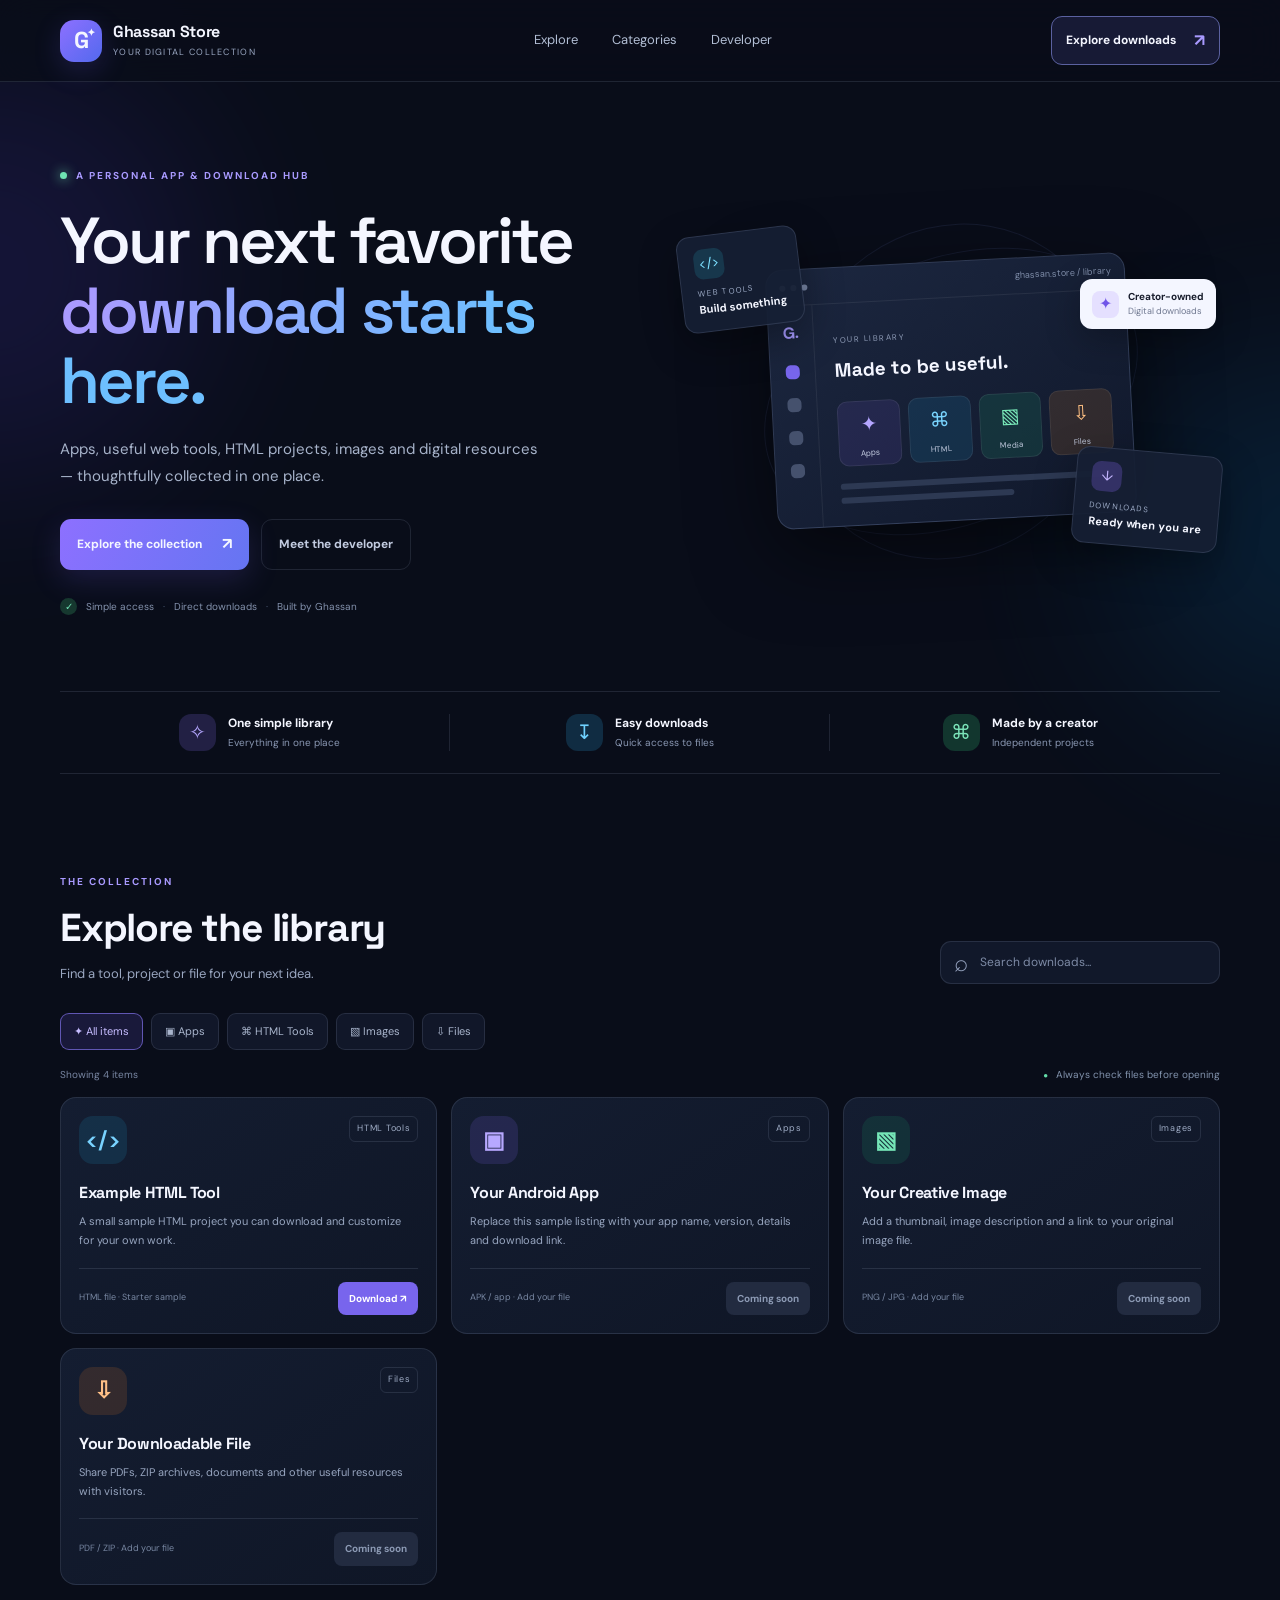
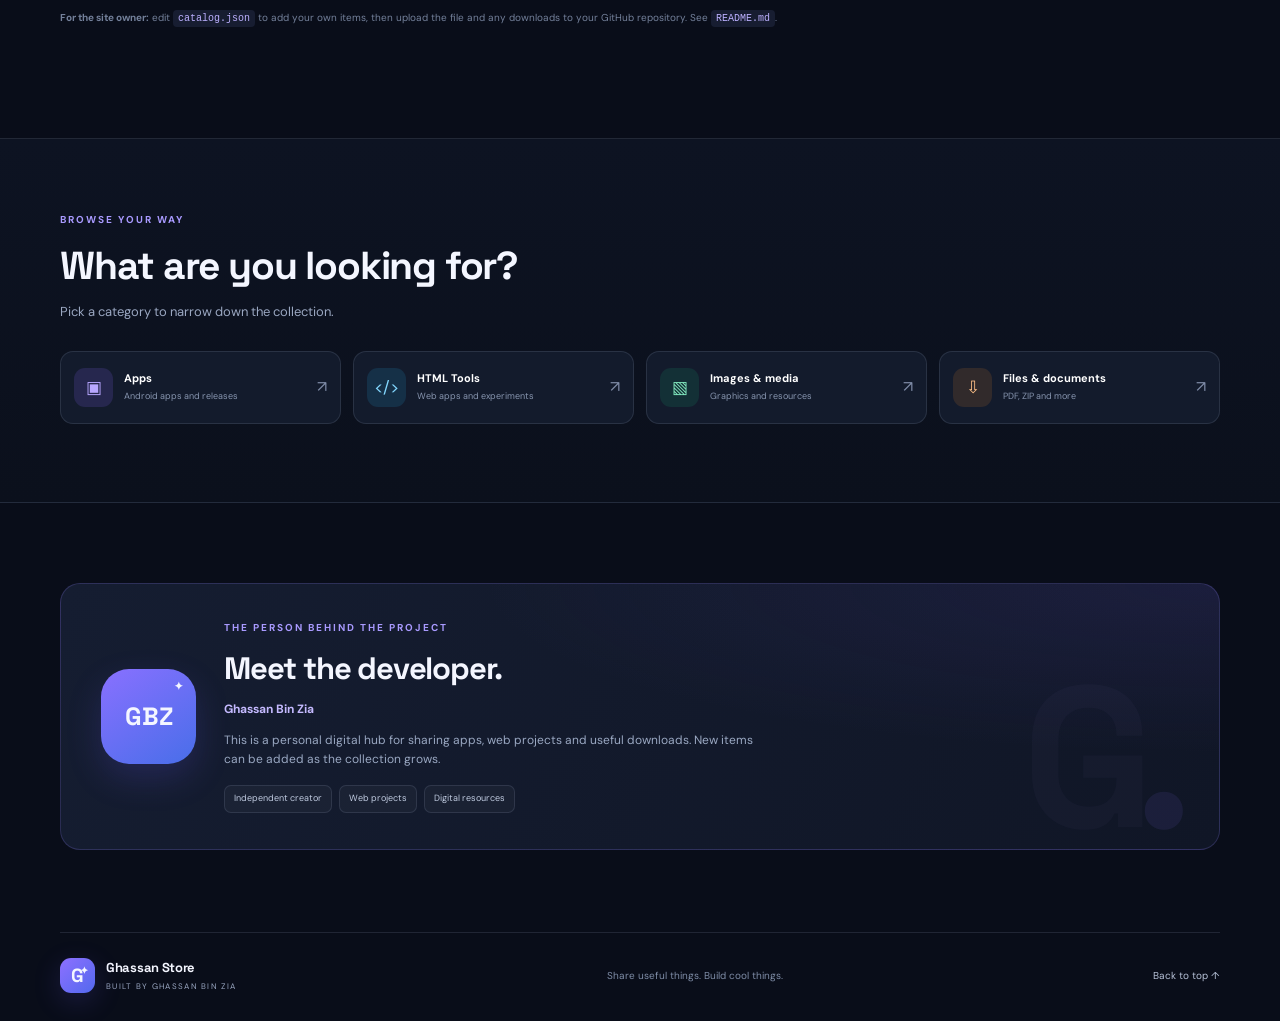
==== index.html @ 40194e6d "Add files via upload" ====
<!doctype html>
<html lang="en">
<head>
  <meta charset="utf-8">
  <meta name="viewport" content="width=device-width, initial-scale=1">
  <meta name="theme-color" content="#0b1020">
  <meta name="description" content="Discover apps, web tools, HTML projects, images and digital downloads from Ghassan Bin Zia.">
  <title>Ghassan Store — Apps, Tools & Downloads</title>
  <link rel="icon" href="assets/favicon.svg" type="image/svg+xml">
  <link rel="stylesheet" href="style.css">
</head>
<body>
  <div class="ambient ambient-one"></div><div class="ambient ambient-two"></div>
  <header class="site-header">
    <a class="brand" href="#home" aria-label="Ghassan Store home">
      <span class="brand-mark">G<span>✦</span></span>
      <span class="brand-copy"><strong>Ghassan Store</strong><small>YOUR DIGITAL COLLECTION</small></span>
    </a>
    <nav class="nav-links" aria-label="Main navigation">
      <a href="#explore">Explore</a><a href="#categories">Categories</a><a href="#developer">Developer</a>
    </nav>
    <a class="header-cta" href="#explore"><span>Explore downloads</span><span aria-hidden="true">↗</span></a>
    <button class="menu-toggle" id="menuToggle" aria-label="Toggle menu" aria-expanded="false">☰</button>
  </header>

  <main id="home">
    <section class="hero wrap">
      <div class="hero-copy">
        <div class="eyebrow"><span class="pulse"></span> A PERSONAL APP & DOWNLOAD HUB</div>
        <h1>Your next favorite<br><span>download starts here.</span></h1>
        <p class="hero-lead">Apps, useful web tools, HTML projects, images and digital resources — thoughtfully collected in one place.</p>
        <div class="hero-actions">
          <a class="button button-primary" href="#explore">Explore the collection <span>↗</span></a>
          <a class="button button-quiet" href="#developer">Meet the developer</a>
        </div>
        <div class="hero-trust"><span class="trust-icon">✓</span> Simple access <span class="dot-sep">·</span> Direct downloads <span class="dot-sep">·</span> Built by Ghassan</div>
      </div>
      <div class="hero-art" aria-label="Decorative app collection illustration">
        <div class="orbit orbit-a"></div><div class="orbit orbit-b"></div>
        <div class="float-tile tile-code"><span class="tile-icon cyan">&lt;/&gt;</span><small>WEB TOOLS</small><b>Build something</b></div>
        <div class="float-tile tile-file"><span class="tile-icon violet">↓</span><small>DOWNLOADS</small><b>Ready when you are</b></div>
        <div class="app-window">
          <div class="window-top"><i></i><i></i><i></i><span>ghassan.store / library</span></div>
          <div class="window-body">
            <div class="window-sidebar"><b>G.</b><span class="side-active"></span><span></span><span></span><span></span></div>
            <div class="window-content">
              <small>YOUR LIBRARY</small><h3>Made to be useful.</h3>
              <div class="mini-grid"><div class="mini-app mini-purple">✦<span>Apps</span></div><div class="mini-app mini-blue">⌘<span>HTML</span></div><div class="mini-app mini-green">▧<span>Media</span></div><div class="mini-app mini-orange">⇩<span>Files</span></div></div>
              <div class="window-line"></div><div class="window-line short"></div>
            </div>
          </div>
        </div>
        <div class="hero-badge"><span>✦</span><div><b>Creator-owned</b><small>Digital downloads</small></div></div>
      </div>
    </section>

    <section class="stats wrap" aria-label="Store features">
      <div><span class="stat-icon">✧</span><span><b>One simple library</b><small>Everything in one place</small></span></div>
      <div><span class="stat-icon">↧</span><span><b>Easy downloads</b><small>Quick access to files</small></span></div>
      <div><span class="stat-icon">⌘</span><span><b>Made by a creator</b><small>Independent projects</small></span></div>
    </section>

    <section class="section wrap" id="explore">
      <div class="section-heading">
        <div><div class="eyebrow">THE COLLECTION</div><h2>Explore the library</h2><p>Find a tool, project or file for your next idea.</p></div>
        <div class="search-wrap"><span aria-hidden="true">⌕</span><input id="searchInput" type="search" placeholder="Search downloads..." aria-label="Search downloads"></div>
      </div>
      <div class="filter-row" id="categoryFilters" aria-label="Filter by category">
        <button class="filter-chip active" data-category="All">✦ All items</button>
        <button class="filter-chip" data-category="Apps">▣ Apps</button>
        <button class="filter-chip" data-category="HTML Tools">⌘ HTML Tools</button>
        <button class="filter-chip" data-category="Images">▧ Images</button>
        <button class="filter-chip" data-category="Files">⇩ Files</button>
      </div>
      <div class="results-meta"><span id="resultCount">Showing collection</span><span class="safe-note"><span>●</span> Always check files before opening</span></div>
      <div class="product-grid" id="productGrid" aria-live="polite"></div>
      <div class="empty-state" id="emptyState" hidden><span>⌕</span><h3>No matching downloads</h3><p>Try another search or category.</p></div>
      <p class="catalog-note"><b>For the site owner:</b> edit <code>catalog.json</code> to add your own items, then upload the file and any downloads to your GitHub repository. See <code>README.md</code>.</p>
    </section>

    <section class="categories-section" id="categories">
      <div class="wrap">
        <div class="section-heading"><div><div class="eyebrow">BROWSE YOUR WAY</div><h2>What are you looking for?</h2><p>Pick a category to narrow down the collection.</p></div></div>
        <div class="category-grid">
          <button class="category-card" data-jump-category="Apps"><span class="category-symbol symbol-purple">▣</span><span><b>Apps</b><small>Android apps and releases</small></span><span class="arrow">↗</span></button>
          <button class="category-card" data-jump-category="HTML Tools"><span class="category-symbol symbol-blue">&lt;/&gt;</span><span><b>HTML Tools</b><small>Web apps and experiments</small></span><span class="arrow">↗</span></button>
          <button class="category-card" data-jump-category="Images"><span class="category-symbol symbol-green">▧</span><span><b>Images & media</b><small>Graphics and resources</small></span><span class="arrow">↗</span></button>
          <button class="category-card" data-jump-category="Files"><span class="category-symbol symbol-orange">⇩</span><span><b>Files & documents</b><small>PDF, ZIP and more</small></span><span class="arrow">↗</span></button>
        </div>
      </div>
    </section>

    <section class="developer-section wrap" id="developer">
      <div class="developer-card">
        <div class="developer-avatar">GBZ<span>✦</span></div>
        <div class="developer-copy"><div class="eyebrow">THE PERSON BEHIND THE PROJECT</div><h2>Meet the developer.</h2><p class="developer-name">Ghassan Bin Zia</p><p>This is a personal digital hub for sharing apps, web projects and useful downloads. New items can be added as the collection grows.</p><div class="developer-tags"><span>Independent creator</span><span>Web projects</span><span>Digital resources</span></div></div>
        <div class="developer-decoration">G<span>.</span></div>
      </div>
    </section>
  </main>

  <footer class="site-footer wrap">
    <a class="brand footer-brand" href="#home"><span class="brand-mark">G<span>✦</span></span><span class="brand-copy"><strong>Ghassan Store</strong><small>BUILT BY GHASSAN BIN ZIA</small></span></a>
    <p>Share useful things. Build cool things.</p>
    <a href="#home" class="back-top">Back to top ↑</a>
  </footer>
  <div class="toast" id="toast" role="status" aria-live="polite"></div>
  <script src="app.js"></script>
</body>
</html>
---- style.css ----
@import url('https://fonts.googleapis.com/css2?family=DM+Sans:wght@400;500;600;700&family=Space+Grotesk:wght@400;500;600;700&display=swap');
:root{--bg:#090d19;--panel:#101729;--panel2:#141d32;--text:#f4f6ff;--muted:#9aa7c1;--line:rgba(183,197,232,.13);--purple:#8a70ff;--blue:#57b8ff;--green:#68e3b0;--orange:#ffb36a;--max:1160px}
*{box-sizing:border-box}html{scroll-behavior:smooth;scroll-padding-top:90px}body{margin:0;background:var(--bg);color:var(--text);font-family:'DM Sans',sans-serif;line-height:1.55;overflow-x:hidden}a{color:inherit;text-decoration:none}button,input{font:inherit}.wrap{width:min(var(--max),calc(100% - 48px));margin-inline:auto}.ambient{position:absolute;pointer-events:none;filter:blur(90px);opacity:.13;border-radius:50%;z-index:-1}.ambient-one{width:420px;height:420px;background:#6549ff;top:60px;left:-220px}.ambient-two{width:360px;height:360px;background:#008fe0;top:360px;right:-200px}
.site-header{height:82px;padding:0 max(24px,calc((100vw - var(--max))/2));display:flex;align-items:center;justify-content:space-between;border-bottom:1px solid var(--line);background:rgba(9,13,25,.78);backdrop-filter:blur(18px);position:sticky;top:0;z-index:10}.brand{display:flex;align-items:center;gap:11px}.brand-mark{width:42px;height:42px;display:grid;place-items:center;border-radius:14px;background:linear-gradient(135deg,#8d70ff,#5369ee);font-family:'Space Grotesk';font-size:23px;font-weight:700;box-shadow:0 8px 28px #6b56ed33;position:relative}.brand-mark span{font-size:10px;position:absolute;right:7px;top:5px}.brand-copy{display:flex;flex-direction:column;line-height:1.3}.brand-copy strong{font-family:'Space Grotesk';font-size:16px;letter-spacing:-.3px}.brand-copy small{font-size:9px;letter-spacing:1.3px;color:var(--muted);margin-top:4px}.nav-links{display:flex;gap:34px;color:#b3bfd5;font-size:13px}.nav-links a:hover,.back-top:hover{color:#fff}.header-cta{display:flex;gap:18px;align-items:center;border:1px solid #5b61a0;border-radius:11px;padding:10px 14px;font-size:12px;font-weight:700;background:#171a35}.header-cta span:last-child{color:#a99aff;font-size:17px}.menu-toggle{display:none;background:none;border:0;color:white;font-size:24px}
.hero{display:grid;grid-template-columns:1.03fr .97fr;gap:50px;align-items:center;padding-top:86px;padding-bottom:76px;min-height:550px}.eyebrow{font-size:10px;letter-spacing:2px;font-weight:700;color:#a99aff;display:flex;align-items:center;gap:9px}.pulse{height:7px;width:7px;border-radius:50%;background:#6fe4b2;box-shadow:0 0 12px #6fe4b2}.hero h1{font-family:'Space Grotesk';font-size:clamp(39px,5.2vw,65px);line-height:1.08;letter-spacing:-2.8px;margin:22px 0 20px;font-weight:600}.hero h1 span{background:linear-gradient(95deg,#a99aff 4%,#6dbfff 72%);color:transparent;background-clip:text}.hero-lead{font-size:15px;color:#a7b3ca;max-width:490px;line-height:1.8}.hero-actions{display:flex;gap:12px;flex-wrap:wrap;margin-top:29px}.button{display:inline-flex;align-items:center;justify-content:center;gap:20px;padding:13px 17px;border-radius:11px;font-size:12px;font-weight:700;transition:transform .2s,background .2s}.button:hover{transform:translateY(-2px)}.button-primary{background:linear-gradient(115deg,#8d70ff,#6575f2);box-shadow:0 10px 30px #7865fa2c}.button-primary span{font-size:16px}.button-quiet{border:1px solid var(--line);color:#c2cbe0}.hero-trust{display:flex;align-items:center;gap:9px;flex-wrap:wrap;margin-top:28px;color:#8492ad;font-size:10px}.trust-icon{display:grid;place-items:center;width:17px;height:17px;border-radius:50%;background:#16382f;color:#70e0b3}.dot-sep{color:#4e5b76}
.hero-art{height:370px;position:relative;display:grid;place-items:center}.orbit{position:absolute;border:1px solid #8d9dff18;border-radius:50%;transform:rotate(-23deg)}.orbit-a{width:390px;height:265px}.orbit-b{width:315px;height:345px;transform:rotate(34deg)}.app-window{width:min(360px,90%);border:1px solid #9aabda35;border-radius:17px;background:linear-gradient(145deg,#1c2740,#10182b);box-shadow:0 25px 80px #0008;overflow:hidden;transform:rotate(-3deg);position:relative;z-index:2}.window-top{height:36px;display:flex;align-items:center;gap:5px;padding:0 13px;border-bottom:1px solid #ffffff12}.window-top i{width:6px;height:6px;border-radius:50%;background:#7785a4}.window-top span{font-size:9px;color:#7f8da9;margin-left:auto}.window-body{display:flex;min-height:220px}.window-sidebar{width:45px;border-right:1px solid #ffffff12;display:flex;align-items:center;flex-direction:column;gap:19px;padding-top:15px;color:#a69aff;font-weight:700}.window-sidebar span{width:14px;height:14px;border-radius:5px;background:#45516d}.window-sidebar .side-active{background:#7866ec}.window-content{padding:22px 19px;flex:1}.window-content>small{font-size:8px;letter-spacing:1.5px;color:#8e9bb6}.window-content h3{font-family:'Space Grotesk';font-size:19px;margin:5px 0 17px}.mini-grid{display:grid;grid-template-columns:repeat(4,1fr);gap:8px}.mini-app{height:65px;border:1px solid #ffffff13;border-radius:10px;display:flex;flex-direction:column;align-items:center;justify-content:center;gap:7px;font-size:20px}.mini-app span{font-size:8px;color:#c4cce0}.mini-purple{background:#5b48a533;color:#b5a6ff}.mini-blue{background:#1d7ba333;color:#7ad5ff}.mini-green{background:#1c8a6533;color:#7aebba}.mini-orange{background:#a86b2c33;color:#ffc083}.window-line{height:6px;background:#2d3953;border-radius:5px;margin-top:17px}.window-line.short{width:63%;margin-top:8px}.float-tile{position:absolute;z-index:3;display:flex;flex-direction:column;padding:13px 15px;background:#161f34eF;border:1px solid #b5c4ec26;border-radius:13px;box-shadow:0 14px 40px #0005}.tile-code{top:25px;left:-2px;transform:rotate(-7deg)}.tile-file{bottom:28px;right:0;transform:rotate(5deg)}.tile-icon{width:30px;height:30px;border-radius:9px;display:grid;place-items:center;font-size:14px;margin-bottom:8px}.cyan{background:#1e809744;color:#7ce0ff}.violet{background:#7057cb55;color:#c5b7ff}.float-tile small{font-size:8px;letter-spacing:1.2px;color:#9ba9c4}.float-tile b{font-size:11px;margin-top:2px}.hero-badge{position:absolute;right:4px;top:73px;z-index:4;display:flex;align-items:center;gap:9px;padding:10px 12px;border-radius:12px;background:#f4f6ff;color:#171c2c;box-shadow:0 10px 35px #0004}.hero-badge>span{width:27px;height:27px;display:grid;place-items:center;border-radius:8px;background:#e5e0ff;color:#7055e8}.hero-badge div{display:flex;flex-direction:column}.hero-badge b{font-size:10px}.hero-badge small{font-size:9px;color:#6f7890}
.stats{display:grid;grid-template-columns:repeat(3,1fr);border-block:1px solid var(--line);padding:22px 10px;margin-bottom:100px}.stats>div{display:flex;align-items:center;justify-content:center;gap:12px;border-right:1px solid var(--line)}.stats>div:last-child{border:0}.stat-icon{width:37px;height:37px;display:grid;place-items:center;border-radius:12px;background:#222044;color:#b5a7ff;font-size:20px}.stats>div:nth-child(2) .stat-icon{background:#102c42;color:#70d2ff}.stats>div:nth-child(3) .stat-icon{background:#12362e;color:#7ce5ba}.stats span:last-child{display:flex;flex-direction:column}.stats b{font-size:12px}.stats small{font-size:10px;color:#8997b2;margin-top:2px}
.section{padding-bottom:100px}.section-heading{display:flex;justify-content:space-between;align-items:end;gap:24px}.section-heading h2,.developer-copy h2{font-family:'Space Grotesk';font-size:clamp(28px,3.4vw,39px);letter-spacing:-1.2px;margin:9px 0 5px}.section-heading p{font-size:13px;color:var(--muted);margin:0}.search-wrap{height:43px;width:min(280px,100%);display:flex;align-items:center;gap:10px;padding:0 13px;border:1px solid var(--line);background:#11182a;border-radius:11px;color:#929fbb}.search-wrap>span{font-size:24px}.search-wrap input{background:transparent;border:0;outline:0;color:#fff;width:100%;font-size:12px}.search-wrap input::placeholder{color:#7e8ba6}.filter-row{display:flex;gap:8px;flex-wrap:wrap;margin:29px 0 17px}.filter-chip{border:1px solid var(--line);border-radius:9px;padding:9px 13px;background:#111729;color:#a9b5cc;font-size:11px;cursor:pointer;transition:.2s}.filter-chip:hover{border-color:#7566c8;color:white}.filter-chip.active{background:#6f5ce82a;border-color:#8e7dff9c;color:#c6bcff}.results-meta{display:flex;justify-content:space-between;gap:12px;color:#7886a2;font-size:10px;margin-bottom:15px}.safe-note{color:#8293ad}.safe-note span{font-size:8px;color:#65dca9;margin-right:5px}.product-grid{display:grid;grid-template-columns:repeat(3,1fr);gap:14px}.product-card{background:linear-gradient(145deg,#141d31,#0f1626);border:1px solid var(--line);border-radius:16px;padding:18px;min-width:0;display:flex;flex-direction:column;transition:transform .2s,border-color .2s}.product-card:hover{transform:translateY(-3px);border-color:#7c70c866}.card-top{display:flex;justify-content:space-between;align-items:start;gap:12px}.item-icon{height:48px;width:48px;display:grid;place-items:center;border-radius:14px;font-size:23px;font-weight:600}.icon-purple{background:#6c54c733;color:#b7a8ff}.icon-blue{background:#1b7da333;color:#79d3ff}.icon-green{background:#16815c33;color:#75e6b7}.icon-orange{background:#a65c2438;color:#ffc087}.item-type{font-size:9px;letter-spacing:.7px;border:1px solid var(--line);border-radius:6px;padding:5px 7px;color:#9eabc4}.product-card h3{font-family:'Space Grotesk';font-size:16px;margin:17px 0 6px;letter-spacing:-.3px}.product-card p{font-size:11px;color:#97a5bf;line-height:1.7;margin:0 0 18px;flex:1}.card-footer{border-top:1px solid var(--line);padding-top:13px;display:flex;align-items:center;justify-content:space-between;gap:8px}.file-meta{font-size:9px;color:#7887a2}.download-link{border:0;border-radius:8px;padding:9px 11px;background:#7865ed;color:white;font-size:10px;font-weight:700;cursor:pointer;white-space:nowrap}.download-link:hover{background:#907fff}.download-link.disabled{background:#222b40;color:#8c9ab4;cursor:default}.empty-state{text-align:center;padding:50px 20px;color:#a2aec5}.empty-state>span{font-size:34px}.empty-state h3{margin:8px}.empty-state p{font-size:12px}.catalog-note{font-size:10px;color:#74819b;margin-top:24px;line-height:1.8}.catalog-note code{color:#bcb0ff;background:#171d31;padding:3px 5px;border-radius:4px}
.categories-section{background:linear-gradient(180deg,#0d1322,#0b101c);border-block:1px solid var(--line);padding:73px 0 78px}.category-grid{display:grid;grid-template-columns:repeat(4,1fr);gap:12px;margin-top:29px}.category-card{display:flex;align-items:center;gap:11px;text-align:left;padding:16px 13px;background:#131b2c;border:1px solid var(--line);border-radius:13px;color:white;cursor:pointer;min-width:0}.category-card:hover{border-color:#8272d7;transform:translateY(-2px)}.category-symbol{height:39px;width:39px;border-radius:11px;display:grid;place-items:center;font-size:17px;flex-shrink:0}.symbol-purple{background:#7255d533;color:#b8a7ff}.symbol-blue{background:#2083b533;color:#83d8ff}.symbol-green{background:#18835e33;color:#80e7bd}.symbol-orange{background:#a8662c33;color:#ffc087}.category-card>span:nth-child(2){display:flex;flex-direction:column;min-width:0}.category-card b{font-size:11px}.category-card small{font-size:9px;color:#8795af;margin-top:3px}.category-card .arrow{margin-left:auto;color:#7f8ca7}
.developer-section{padding-top:80px;padding-bottom:82px}.developer-card{position:relative;overflow:hidden;display:flex;align-items:center;gap:28px;padding:36px 40px;border:1px solid #7f73dc3d;border-radius:20px;background:radial-gradient(ellipse at 100% 0%,#5142a52b,transparent 45%),linear-gradient(120deg,#151d31,#101626)}.developer-avatar{position:relative;display:grid;place-items:center;width:95px;height:95px;flex-shrink:0;border-radius:28px;background:linear-gradient(145deg,#8970ff,#486ee9);font-family:'Space Grotesk';font-size:25px;font-weight:700;box-shadow:0 14px 35px #6255e933}.developer-avatar span{position:absolute;right:13px;top:9px;font-size:11px}.developer-copy{max-width:580px;position:relative;z-index:1}.developer-copy h2{font-size:31px}.developer-name{color:#c5baff!important;font-weight:700;margin:8px 0 3px!important}.developer-copy p{font-size:12px;color:#9aa8c2;max-width:540px}.developer-tags{display:flex;flex-wrap:wrap;gap:7px;margin-top:17px}.developer-tags span{font-size:9px;color:#c0cbe0;background:#ffffff08;border:1px solid var(--line);border-radius:7px;padding:6px 9px}.developer-decoration{position:absolute;right:45px;bottom:-64px;font-family:'Space Grotesk';font-weight:700;font-size:200px;letter-spacing:-20px;color:#b8aaff08}.developer-decoration span{color:#8e7aff18}
.site-footer{border-top:1px solid var(--line);padding-top:25px;padding-bottom:28px;display:flex;align-items:center;justify-content:space-between;gap:20px}.footer-brand .brand-mark{height:35px;width:35px;font-size:19px;border-radius:11px}.footer-brand .brand-copy strong{font-size:13px}.footer-brand .brand-copy small{font-size:8px}.site-footer>p,.back-top{font-size:10px;color:#7f8da7}.back-top{color:#b7c2d8}.toast{position:fixed;bottom:22px;left:50%;transform:translate(-50%,20px);opacity:0;pointer-events:none;background:#f4f6ff;color:#151a2b;padding:12px 17px;border-radius:10px;font-size:12px;font-weight:600;box-shadow:0 10px 35px #0005;transition:.25s;z-index:30}.toast.show{opacity:1;transform:translate(-50%,0)}
@media(max-width:850px){.nav-links{gap:18px}.hero{gap:20px;padding-top:60px}.hero h1{font-size:49px}.hero-art{transform:scale(.92)}.category-grid{grid-template-columns:repeat(2,1fr)}.product-grid{grid-template-columns:repeat(2,1fr)}.hero-badge{right:-3px}.tile-code{left:-10px}}
@media(max-width:620px){.wrap{width:calc(100% - 34px)}.site-header{height:70px;padding:0 17px}.brand-mark{height:38px;width:38px}.brand-copy strong{font-size:14px}.nav-links{display:none;position:absolute;left:12px;right:12px;top:69px;padding:16px;background:#11192b;border:1px solid var(--line);border-radius:13px;flex-direction:column;gap:0}.nav-links.open{display:flex}.nav-links a{padding:12px}.header-cta{display:none}.menu-toggle{display:block}.hero{display:flex;flex-direction:column;align-items:stretch;padding-top:52px;padding-bottom:50px;gap:25px}.hero h1{font-size:43px;letter-spacing:-2px}.hero-lead{font-size:13px}.hero-art{height:315px;transform:none;margin:0 -4px}.app-window{width:min(330px,85%)}.tile-code{left:0;top:13px}.tile-file{right:0;bottom:10px}.hero-badge{right:0;top:48px}.orbit-a{width:330px}.orbit-b{height:300px}.hero-trust{font-size:9px}.stats{width:100%;padding:18px 17px;margin-bottom:70px;gap:8px}.stats>div{flex-direction:column;text-align:center;gap:8px;padding:0 5px}.stats b{font-size:10px}.stats small{font-size:9px}.stat-icon{width:32px;height:32px}.section{padding-bottom:70px}.section-heading{align-items:stretch;flex-direction:column;gap:19px}.section-heading h2{font-size:30px}.search-wrap{width:100%}.filter-row{margin-top:21px;gap:6px}.filter-chip{padding:8px 10px;font-size:10px}.results-meta{font-size:9px;flex-wrap:wrap}.product-grid{grid-template-columns:1fr;gap:10px}.product-card{padding:16px}.product-card h3{margin-top:13px}.categories-section{padding:55px 0}.category-grid{grid-template-columns:1fr;gap:9px}.category-card{padding:13px}.developer-section{padding-top:55px;padding-bottom:55px}.developer-card{padding:24px 20px;flex-direction:column;align-items:flex-start;gap:18px}.developer-avatar{width:70px;height:70px;border-radius:21px;font-size:20px}.developer-copy h2{font-size:28px}.developer-decoration{right:7px;font-size:130px}.site-footer{flex-wrap:wrap}.site-footer>p{order:3;width:100%;margin:0}.back-top{margin-left:auto}}
@media(prefers-reduced-motion:reduce){*,*::before,*::after{scroll-behavior:auto!important;transition:none!important}}
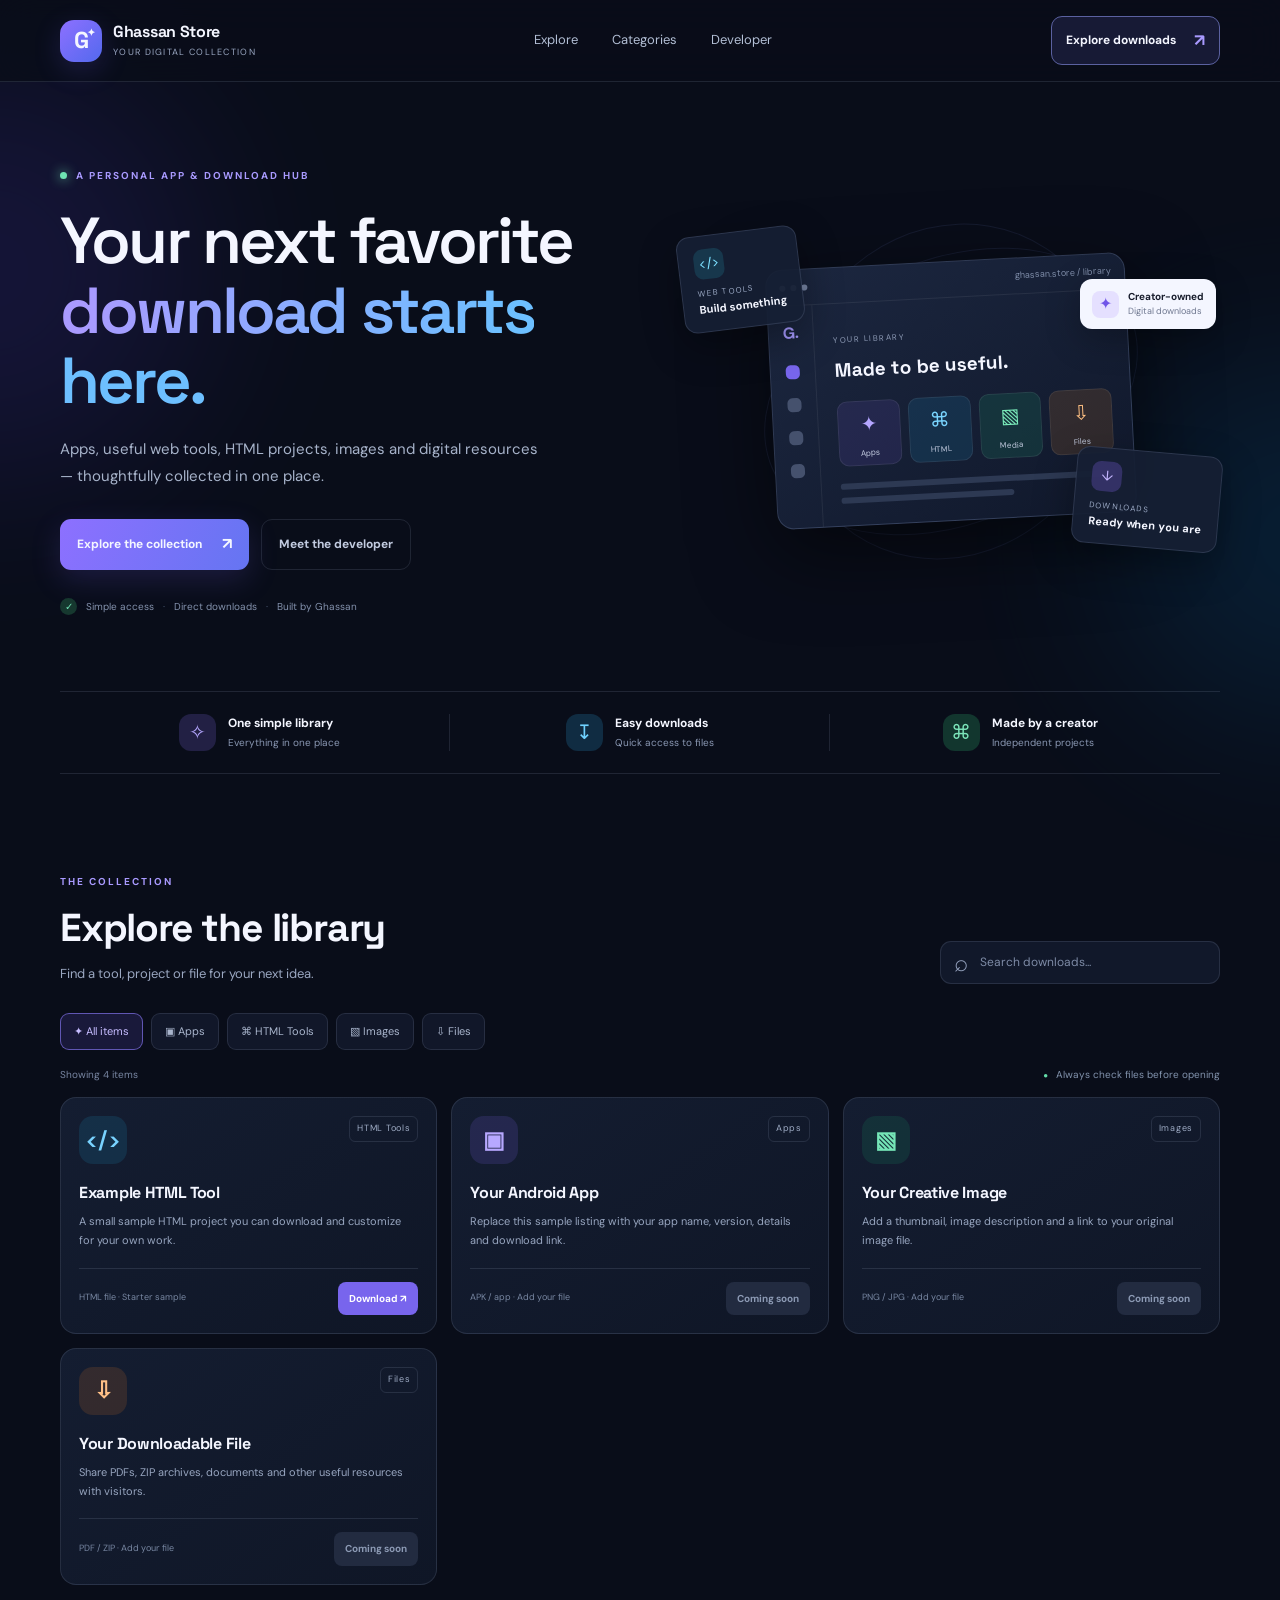
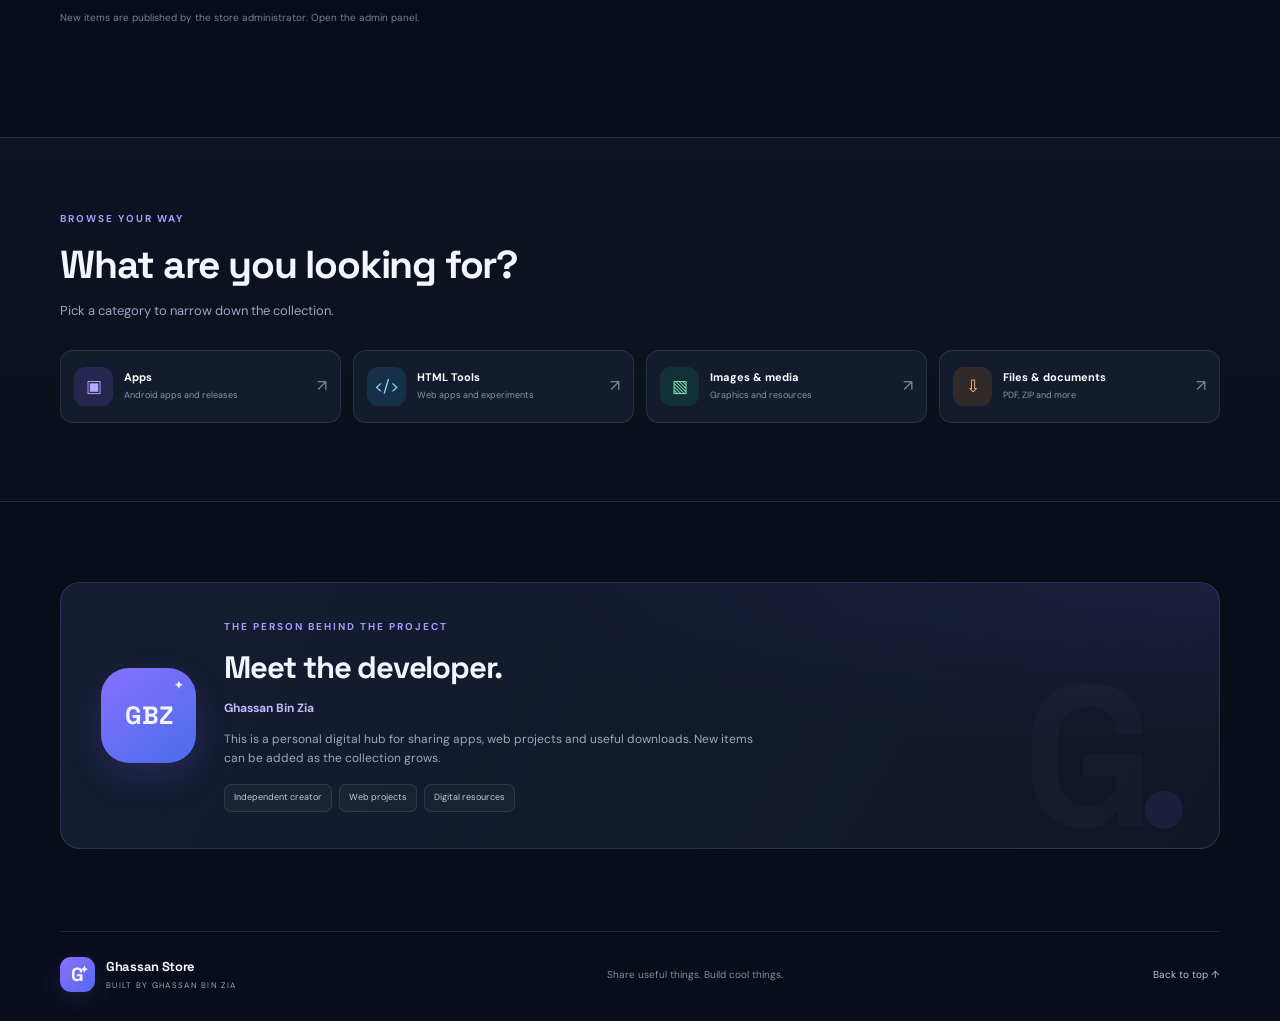
==== commit da52cb61: "Add files via upload" ====
--- a/index.html
+++ b/index.html
@@ -75,7 +75,7 @@
       <div class="results-meta"><span id="resultCount">Showing collection</span><span class="safe-note"><span>●</span> Always check files before opening</span></div>
       <div class="product-grid" id="productGrid" aria-live="polite"></div>
       <div class="empty-state" id="emptyState" hidden><span>⌕</span><h3>No matching downloads</h3><p>Try another search or category.</p></div>
-      <p class="catalog-note"><b>For the site owner:</b> edit <code>catalog.json</code> to add your own items, then upload the file and any downloads to your GitHub repository. See <code>README.md</code>.</p>
+      <p class="catalog-note">New items are published by the store administrator. <a href="admin.html">Open the admin panel</a>.</p>
     </section>
 
     <section class="categories-section" id="categories">
--- a/style.css
+++ b/style.css
@@ -12,3 +12,7 @@
 @media(max-width:850px){.nav-links{gap:18px}.hero{gap:20px;padding-top:60px}.hero h1{font-size:49px}.hero-art{transform:scale(.92)}.category-grid{grid-template-columns:repeat(2,1fr)}.product-grid{grid-template-columns:repeat(2,1fr)}.hero-badge{right:-3px}.tile-code{left:-10px}}
 @media(max-width:620px){.wrap{width:calc(100% - 34px)}.site-header{height:70px;padding:0 17px}.brand-mark{height:38px;width:38px}.brand-copy strong{font-size:14px}.nav-links{display:none;position:absolute;left:12px;right:12px;top:69px;padding:16px;background:#11192b;border:1px solid var(--line);border-radius:13px;flex-direction:column;gap:0}.nav-links.open{display:flex}.nav-links a{padding:12px}.header-cta{display:none}.menu-toggle{display:block}.hero{display:flex;flex-direction:column;align-items:stretch;padding-top:52px;padding-bottom:50px;gap:25px}.hero h1{font-size:43px;letter-spacing:-2px}.hero-lead{font-size:13px}.hero-art{height:315px;transform:none;margin:0 -4px}.app-window{width:min(330px,85%)}.tile-code{left:0;top:13px}.tile-file{right:0;bottom:10px}.hero-badge{right:0;top:48px}.orbit-a{width:330px}.orbit-b{height:300px}.hero-trust{font-size:9px}.stats{width:100%;padding:18px 17px;margin-bottom:70px;gap:8px}.stats>div{flex-direction:column;text-align:center;gap:8px;padding:0 5px}.stats b{font-size:10px}.stats small{font-size:9px}.stat-icon{width:32px;height:32px}.section{padding-bottom:70px}.section-heading{align-items:stretch;flex-direction:column;gap:19px}.section-heading h2{font-size:30px}.search-wrap{width:100%}.filter-row{margin-top:21px;gap:6px}.filter-chip{padding:8px 10px;font-size:10px}.results-meta{font-size:9px;flex-wrap:wrap}.product-grid{grid-template-columns:1fr;gap:10px}.product-card{padding:16px}.product-card h3{margin-top:13px}.categories-section{padding:55px 0}.category-grid{grid-template-columns:1fr;gap:9px}.category-card{padding:13px}.developer-section{padding-top:55px;padding-bottom:55px}.developer-card{padding:24px 20px;flex-direction:column;align-items:flex-start;gap:18px}.developer-avatar{width:70px;height:70px;border-radius:21px;font-size:20px}.developer-copy h2{font-size:28px}.developer-decoration{right:7px;font-size:130px}.site-footer{flex-wrap:wrap}.site-footer>p{order:3;width:100%;margin:0}.back-top{margin-left:auto}}
 @media(prefers-reduced-motion:reduce){*,*::before,*::after{scroll-behavior:auto!important;transition:none!important}}
+
+/* Admin-published image icons and version labels */
+.item-icon-image{width:52px;height:52px;object-fit:cover;border-radius:15px;background:#202635;border:1px solid rgba(255,255,255,.1)}
+.item-version{display:inline-block;margin-left:5px;font-size:11px;font-weight:700;color:#aeb8ff;background:rgba(116,105,255,.14);padding:3px 6px;border-radius:6px;vertical-align:middle}
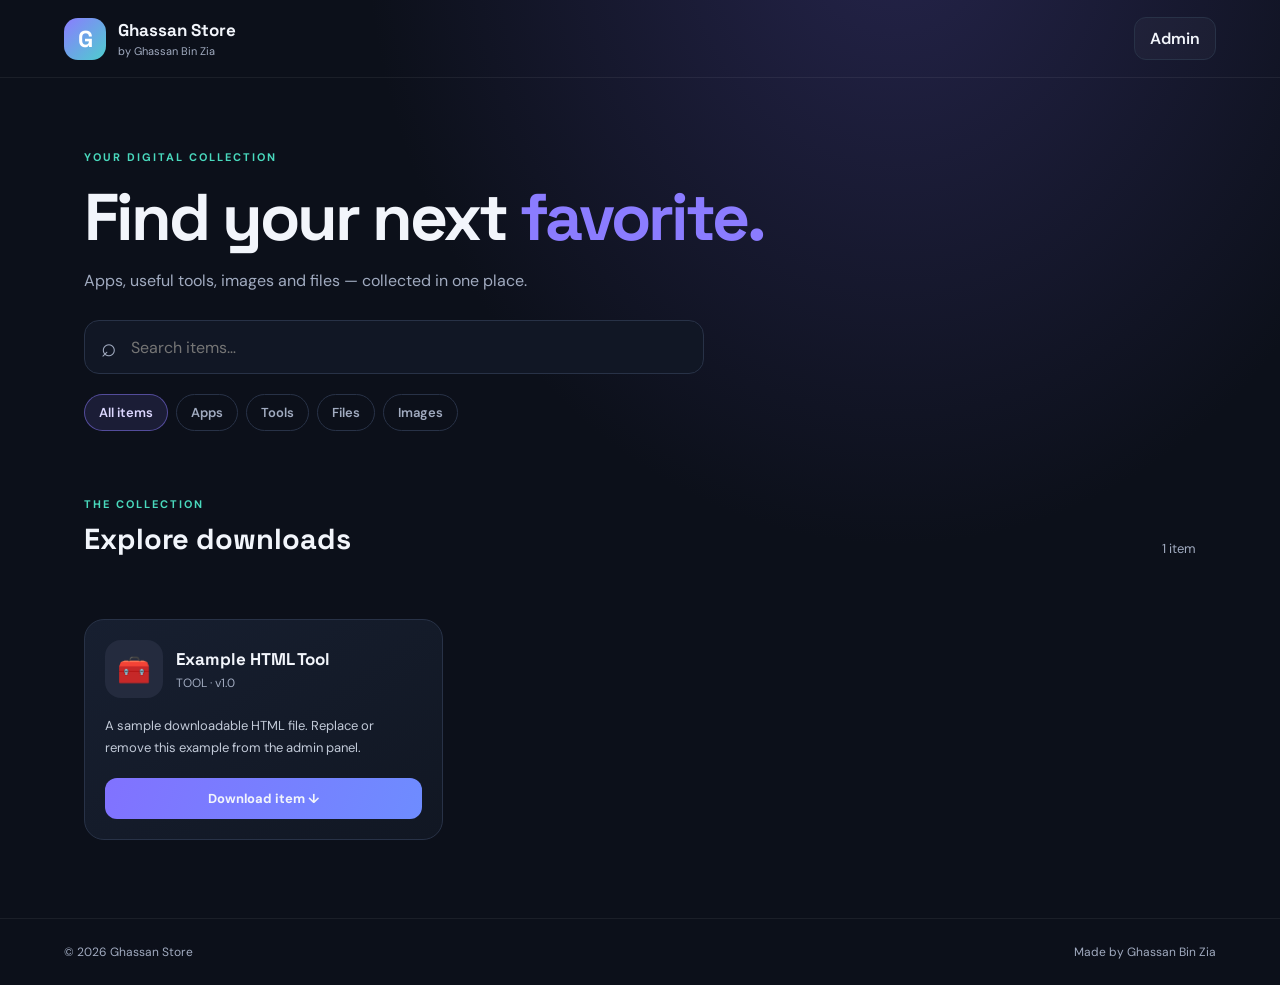
==== commit da8ca567: "Add files via upload" ====
--- a/index.html
+++ b/index.html
@@ -1,110 +1,38 @@
 <!doctype html>
 <html lang="en">
 <head>
-  <meta charset="utf-8">
-  <meta name="viewport" content="width=device-width, initial-scale=1">
-  <meta name="theme-color" content="#0b1020">
-  <meta name="description" content="Discover apps, web tools, HTML projects, images and digital downloads from Ghassan Bin Zia.">
-  <title>Ghassan Store — Apps, Tools & Downloads</title>
-  <link rel="icon" href="assets/favicon.svg" type="image/svg+xml">
-  <link rel="stylesheet" href="style.css">
+<meta charset="utf-8"><meta name="viewport" content="width=device-width,initial-scale=1">
+<meta name="description" content="Ghassan Store — discover apps, tools, files and downloads.">
+<meta name="theme-color" content="#101522">
+<title>Ghassan Store | Apps & Downloads</title>
+<link rel="icon" href="assets/favicon.svg" type="image/svg+xml">
+<link rel="stylesheet" href="style.css">
 </head>
 <body>
-  <div class="ambient ambient-one"></div><div class="ambient ambient-two"></div>
-  <header class="site-header">
-    <a class="brand" href="#home" aria-label="Ghassan Store home">
-      <span class="brand-mark">G<span>✦</span></span>
-      <span class="brand-copy"><strong>Ghassan Store</strong><small>YOUR DIGITAL COLLECTION</small></span>
-    </a>
-    <nav class="nav-links" aria-label="Main navigation">
-      <a href="#explore">Explore</a><a href="#categories">Categories</a><a href="#developer">Developer</a>
-    </nav>
-    <a class="header-cta" href="#explore"><span>Explore downloads</span><span aria-hidden="true">↗</span></a>
-    <button class="menu-toggle" id="menuToggle" aria-label="Toggle menu" aria-expanded="false">☰</button>
-  </header>
-
-  <main id="home">
-    <section class="hero wrap">
-      <div class="hero-copy">
-        <div class="eyebrow"><span class="pulse"></span> A PERSONAL APP & DOWNLOAD HUB</div>
-        <h1>Your next favorite<br><span>download starts here.</span></h1>
-        <p class="hero-lead">Apps, useful web tools, HTML projects, images and digital resources — thoughtfully collected in one place.</p>
-        <div class="hero-actions">
-          <a class="button button-primary" href="#explore">Explore the collection <span>↗</span></a>
-          <a class="button button-quiet" href="#developer">Meet the developer</a>
-        </div>
-        <div class="hero-trust"><span class="trust-icon">✓</span> Simple access <span class="dot-sep">·</span> Direct downloads <span class="dot-sep">·</span> Built by Ghassan</div>
-      </div>
-      <div class="hero-art" aria-label="Decorative app collection illustration">
-        <div class="orbit orbit-a"></div><div class="orbit orbit-b"></div>
-        <div class="float-tile tile-code"><span class="tile-icon cyan">&lt;/&gt;</span><small>WEB TOOLS</small><b>Build something</b></div>
-        <div class="float-tile tile-file"><span class="tile-icon violet">↓</span><small>DOWNLOADS</small><b>Ready when you are</b></div>
-        <div class="app-window">
-          <div class="window-top"><i></i><i></i><i></i><span>ghassan.store / library</span></div>
-          <div class="window-body">
-            <div class="window-sidebar"><b>G.</b><span class="side-active"></span><span></span><span></span><span></span></div>
-            <div class="window-content">
-              <small>YOUR LIBRARY</small><h3>Made to be useful.</h3>
-              <div class="mini-grid"><div class="mini-app mini-purple">✦<span>Apps</span></div><div class="mini-app mini-blue">⌘<span>HTML</span></div><div class="mini-app mini-green">▧<span>Media</span></div><div class="mini-app mini-orange">⇩<span>Files</span></div></div>
-              <div class="window-line"></div><div class="window-line short"></div>
-            </div>
-          </div>
-        </div>
-        <div class="hero-badge"><span>✦</span><div><b>Creator-owned</b><small>Digital downloads</small></div></div>
-      </div>
-    </section>
-
-    <section class="stats wrap" aria-label="Store features">
-      <div><span class="stat-icon">✧</span><span><b>One simple library</b><small>Everything in one place</small></span></div>
-      <div><span class="stat-icon">↧</span><span><b>Easy downloads</b><small>Quick access to files</small></span></div>
-      <div><span class="stat-icon">⌘</span><span><b>Made by a creator</b><small>Independent projects</small></span></div>
-    </section>
-
-    <section class="section wrap" id="explore">
-      <div class="section-heading">
-        <div><div class="eyebrow">THE COLLECTION</div><h2>Explore the library</h2><p>Find a tool, project or file for your next idea.</p></div>
-        <div class="search-wrap"><span aria-hidden="true">⌕</span><input id="searchInput" type="search" placeholder="Search downloads..." aria-label="Search downloads"></div>
-      </div>
-      <div class="filter-row" id="categoryFilters" aria-label="Filter by category">
-        <button class="filter-chip active" data-category="All">✦ All items</button>
-        <button class="filter-chip" data-category="Apps">▣ Apps</button>
-        <button class="filter-chip" data-category="HTML Tools">⌘ HTML Tools</button>
-        <button class="filter-chip" data-category="Images">▧ Images</button>
-        <button class="filter-chip" data-category="Files">⇩ Files</button>
-      </div>
-      <div class="results-meta"><span id="resultCount">Showing collection</span><span class="safe-note"><span>●</span> Always check files before opening</span></div>
-      <div class="product-grid" id="productGrid" aria-live="polite"></div>
-      <div class="empty-state" id="emptyState" hidden><span>⌕</span><h3>No matching downloads</h3><p>Try another search or category.</p></div>
-      <p class="catalog-note">New items are published by the store administrator. <a href="admin.html">Open the admin panel</a>.</p>
-    </section>
-
-    <section class="categories-section" id="categories">
-      <div class="wrap">
-        <div class="section-heading"><div><div class="eyebrow">BROWSE YOUR WAY</div><h2>What are you looking for?</h2><p>Pick a category to narrow down the collection.</p></div></div>
-        <div class="category-grid">
-          <button class="category-card" data-jump-category="Apps"><span class="category-symbol symbol-purple">▣</span><span><b>Apps</b><small>Android apps and releases</small></span><span class="arrow">↗</span></button>
-          <button class="category-card" data-jump-category="HTML Tools"><span class="category-symbol symbol-blue">&lt;/&gt;</span><span><b>HTML Tools</b><small>Web apps and experiments</small></span><span class="arrow">↗</span></button>
-          <button class="category-card" data-jump-category="Images"><span class="category-symbol symbol-green">▧</span><span><b>Images & media</b><small>Graphics and resources</small></span><span class="arrow">↗</span></button>
-          <button class="category-card" data-jump-category="Files"><span class="category-symbol symbol-orange">⇩</span><span><b>Files & documents</b><small>PDF, ZIP and more</small></span><span class="arrow">↗</span></button>
-        </div>
-      </div>
-    </section>
-
-    <section class="developer-section wrap" id="developer">
-      <div class="developer-card">
-        <div class="developer-avatar">GBZ<span>✦</span></div>
-        <div class="developer-copy"><div class="eyebrow">THE PERSON BEHIND THE PROJECT</div><h2>Meet the developer.</h2><p class="developer-name">Ghassan Bin Zia</p><p>This is a personal digital hub for sharing apps, web projects and useful downloads. New items can be added as the collection grows.</p><div class="developer-tags"><span>Independent creator</span><span>Web projects</span><span>Digital resources</span></div></div>
-        <div class="developer-decoration">G<span>.</span></div>
-      </div>
-    </section>
-  </main>
-
-  <footer class="site-footer wrap">
-    <a class="brand footer-brand" href="#home"><span class="brand-mark">G<span>✦</span></span><span class="brand-copy"><strong>Ghassan Store</strong><small>BUILT BY GHASSAN BIN ZIA</small></span></a>
-    <p>Share useful things. Build cool things.</p>
-    <a href="#home" class="back-top">Back to top ↑</a>
-  </footer>
-  <div class="toast" id="toast" role="status" aria-live="polite"></div>
-  <script src="app.js"></script>
-</body>
-</html>
+<header class="topbar">
+  <a class="brand" href="./"><span class="brand-mark">G</span><span>Ghassan <b>Store</b><small>by Ghassan Bin Zia</small></span></a>
+  <a class="admin-link" href="admin.html">Admin</a>
+</header>
+<main>
+<section class="hero">
+  <div class="eyebrow">YOUR DIGITAL COLLECTION</div>
+  <h1>Find your next <span>favorite.</span></h1>
+  <p>Apps, useful tools, images and files — collected in one place.</p>
+  <label class="search"><span>⌕</span><input id="search" type="search" placeholder="Search items…" autocomplete="off"></label>
+  <div class="filters" id="filters">
+    <button class="filter active" data-filter="all">All items</button>
+    <button class="filter" data-filter="app">Apps</button>
+    <button class="filter" data-filter="tool">Tools</button>
+    <button class="filter" data-filter="file">Files</button>
+    <button class="filter" data-filter="image">Images</button>
+  </div>
+</section>
+<section class="catalog-section">
+  <div class="section-head"><div><div class="eyebrow">THE COLLECTION</div><h2>Explore downloads</h2></div><span id="count" class="count">Loading…</span></div>
+  <div id="status" class="status">Loading store catalogue…</div>
+  <div id="items" class="items"></div>
+</section>
+</main>
+<footer><span>© <span id="year"></span> Ghassan Store</span><span>Made by Ghassan Bin Zia</span></footer>
+<script src="app.js"></script>
+</body></html>
--- a/style.css
+++ b/style.css
@@ -1,18 +1,3 @@
-@import url('https://fonts.googleapis.com/css2?family=DM+Sans:wght@400;500;600;700&family=Space+Grotesk:wght@400;500;600;700&display=swap');
-:root{--bg:#090d19;--panel:#101729;--panel2:#141d32;--text:#f4f6ff;--muted:#9aa7c1;--line:rgba(183,197,232,.13);--purple:#8a70ff;--blue:#57b8ff;--green:#68e3b0;--orange:#ffb36a;--max:1160px}
-*{box-sizing:border-box}html{scroll-behavior:smooth;scroll-padding-top:90px}body{margin:0;background:var(--bg);color:var(--text);font-family:'DM Sans',sans-serif;line-height:1.55;overflow-x:hidden}a{color:inherit;text-decoration:none}button,input{font:inherit}.wrap{width:min(var(--max),calc(100% - 48px));margin-inline:auto}.ambient{position:absolute;pointer-events:none;filter:blur(90px);opacity:.13;border-radius:50%;z-index:-1}.ambient-one{width:420px;height:420px;background:#6549ff;top:60px;left:-220px}.ambient-two{width:360px;height:360px;background:#008fe0;top:360px;right:-200px}
-.site-header{height:82px;padding:0 max(24px,calc((100vw - var(--max))/2));display:flex;align-items:center;justify-content:space-between;border-bottom:1px solid var(--line);background:rgba(9,13,25,.78);backdrop-filter:blur(18px);position:sticky;top:0;z-index:10}.brand{display:flex;align-items:center;gap:11px}.brand-mark{width:42px;height:42px;display:grid;place-items:center;border-radius:14px;background:linear-gradient(135deg,#8d70ff,#5369ee);font-family:'Space Grotesk';font-size:23px;font-weight:700;box-shadow:0 8px 28px #6b56ed33;position:relative}.brand-mark span{font-size:10px;position:absolute;right:7px;top:5px}.brand-copy{display:flex;flex-direction:column;line-height:1.3}.brand-copy strong{font-family:'Space Grotesk';font-size:16px;letter-spacing:-.3px}.brand-copy small{font-size:9px;letter-spacing:1.3px;color:var(--muted);margin-top:4px}.nav-links{display:flex;gap:34px;color:#b3bfd5;font-size:13px}.nav-links a:hover,.back-top:hover{color:#fff}.header-cta{display:flex;gap:18px;align-items:center;border:1px solid #5b61a0;border-radius:11px;padding:10px 14px;font-size:12px;font-weight:700;background:#171a35}.header-cta span:last-child{color:#a99aff;font-size:17px}.menu-toggle{display:none;background:none;border:0;color:white;font-size:24px}
-.hero{display:grid;grid-template-columns:1.03fr .97fr;gap:50px;align-items:center;padding-top:86px;padding-bottom:76px;min-height:550px}.eyebrow{font-size:10px;letter-spacing:2px;font-weight:700;color:#a99aff;display:flex;align-items:center;gap:9px}.pulse{height:7px;width:7px;border-radius:50%;background:#6fe4b2;box-shadow:0 0 12px #6fe4b2}.hero h1{font-family:'Space Grotesk';font-size:clamp(39px,5.2vw,65px);line-height:1.08;letter-spacing:-2.8px;margin:22px 0 20px;font-weight:600}.hero h1 span{background:linear-gradient(95deg,#a99aff 4%,#6dbfff 72%);color:transparent;background-clip:text}.hero-lead{font-size:15px;color:#a7b3ca;max-width:490px;line-height:1.8}.hero-actions{display:flex;gap:12px;flex-wrap:wrap;margin-top:29px}.button{display:inline-flex;align-items:center;justify-content:center;gap:20px;padding:13px 17px;border-radius:11px;font-size:12px;font-weight:700;transition:transform .2s,background .2s}.button:hover{transform:translateY(-2px)}.button-primary{background:linear-gradient(115deg,#8d70ff,#6575f2);box-shadow:0 10px 30px #7865fa2c}.button-primary span{font-size:16px}.button-quiet{border:1px solid var(--line);color:#c2cbe0}.hero-trust{display:flex;align-items:center;gap:9px;flex-wrap:wrap;margin-top:28px;color:#8492ad;font-size:10px}.trust-icon{display:grid;place-items:center;width:17px;height:17px;border-radius:50%;background:#16382f;color:#70e0b3}.dot-sep{color:#4e5b76}
-.hero-art{height:370px;position:relative;display:grid;place-items:center}.orbit{position:absolute;border:1px solid #8d9dff18;border-radius:50%;transform:rotate(-23deg)}.orbit-a{width:390px;height:265px}.orbit-b{width:315px;height:345px;transform:rotate(34deg)}.app-window{width:min(360px,90%);border:1px solid #9aabda35;border-radius:17px;background:linear-gradient(145deg,#1c2740,#10182b);box-shadow:0 25px 80px #0008;overflow:hidden;transform:rotate(-3deg);position:relative;z-index:2}.window-top{height:36px;display:flex;align-items:center;gap:5px;padding:0 13px;border-bottom:1px solid #ffffff12}.window-top i{width:6px;height:6px;border-radius:50%;background:#7785a4}.window-top span{font-size:9px;color:#7f8da9;margin-left:auto}.window-body{display:flex;min-height:220px}.window-sidebar{width:45px;border-right:1px solid #ffffff12;display:flex;align-items:center;flex-direction:column;gap:19px;padding-top:15px;color:#a69aff;font-weight:700}.window-sidebar span{width:14px;height:14px;border-radius:5px;background:#45516d}.window-sidebar .side-active{background:#7866ec}.window-content{padding:22px 19px;flex:1}.window-content>small{font-size:8px;letter-spacing:1.5px;color:#8e9bb6}.window-content h3{font-family:'Space Grotesk';font-size:19px;margin:5px 0 17px}.mini-grid{display:grid;grid-template-columns:repeat(4,1fr);gap:8px}.mini-app{height:65px;border:1px solid #ffffff13;border-radius:10px;display:flex;flex-direction:column;align-items:center;justify-content:center;gap:7px;font-size:20px}.mini-app span{font-size:8px;color:#c4cce0}.mini-purple{background:#5b48a533;color:#b5a6ff}.mini-blue{background:#1d7ba333;color:#7ad5ff}.mini-green{background:#1c8a6533;color:#7aebba}.mini-orange{background:#a86b2c33;color:#ffc083}.window-line{height:6px;background:#2d3953;border-radius:5px;margin-top:17px}.window-line.short{width:63%;margin-top:8px}.float-tile{position:absolute;z-index:3;display:flex;flex-direction:column;padding:13px 15px;background:#161f34eF;border:1px solid #b5c4ec26;border-radius:13px;box-shadow:0 14px 40px #0005}.tile-code{top:25px;left:-2px;transform:rotate(-7deg)}.tile-file{bottom:28px;right:0;transform:rotate(5deg)}.tile-icon{width:30px;height:30px;border-radius:9px;display:grid;place-items:center;font-size:14px;margin-bottom:8px}.cyan{background:#1e809744;color:#7ce0ff}.violet{background:#7057cb55;color:#c5b7ff}.float-tile small{font-size:8px;letter-spacing:1.2px;color:#9ba9c4}.float-tile b{font-size:11px;margin-top:2px}.hero-badge{position:absolute;right:4px;top:73px;z-index:4;display:flex;align-items:center;gap:9px;padding:10px 12px;border-radius:12px;background:#f4f6ff;color:#171c2c;box-shadow:0 10px 35px #0004}.hero-badge>span{width:27px;height:27px;display:grid;place-items:center;border-radius:8px;background:#e5e0ff;color:#7055e8}.hero-badge div{display:flex;flex-direction:column}.hero-badge b{font-size:10px}.hero-badge small{font-size:9px;color:#6f7890}
-.stats{display:grid;grid-template-columns:repeat(3,1fr);border-block:1px solid var(--line);padding:22px 10px;margin-bottom:100px}.stats>div{display:flex;align-items:center;justify-content:center;gap:12px;border-right:1px solid var(--line)}.stats>div:last-child{border:0}.stat-icon{width:37px;height:37px;display:grid;place-items:center;border-radius:12px;background:#222044;color:#b5a7ff;font-size:20px}.stats>div:nth-child(2) .stat-icon{background:#102c42;color:#70d2ff}.stats>div:nth-child(3) .stat-icon{background:#12362e;color:#7ce5ba}.stats span:last-child{display:flex;flex-direction:column}.stats b{font-size:12px}.stats small{font-size:10px;color:#8997b2;margin-top:2px}
-.section{padding-bottom:100px}.section-heading{display:flex;justify-content:space-between;align-items:end;gap:24px}.section-heading h2,.developer-copy h2{font-family:'Space Grotesk';font-size:clamp(28px,3.4vw,39px);letter-spacing:-1.2px;margin:9px 0 5px}.section-heading p{font-size:13px;color:var(--muted);margin:0}.search-wrap{height:43px;width:min(280px,100%);display:flex;align-items:center;gap:10px;padding:0 13px;border:1px solid var(--line);background:#11182a;border-radius:11px;color:#929fbb}.search-wrap>span{font-size:24px}.search-wrap input{background:transparent;border:0;outline:0;color:#fff;width:100%;font-size:12px}.search-wrap input::placeholder{color:#7e8ba6}.filter-row{display:flex;gap:8px;flex-wrap:wrap;margin:29px 0 17px}.filter-chip{border:1px solid var(--line);border-radius:9px;padding:9px 13px;background:#111729;color:#a9b5cc;font-size:11px;cursor:pointer;transition:.2s}.filter-chip:hover{border-color:#7566c8;color:white}.filter-chip.active{background:#6f5ce82a;border-color:#8e7dff9c;color:#c6bcff}.results-meta{display:flex;justify-content:space-between;gap:12px;color:#7886a2;font-size:10px;margin-bottom:15px}.safe-note{color:#8293ad}.safe-note span{font-size:8px;color:#65dca9;margin-right:5px}.product-grid{display:grid;grid-template-columns:repeat(3,1fr);gap:14px}.product-card{background:linear-gradient(145deg,#141d31,#0f1626);border:1px solid var(--line);border-radius:16px;padding:18px;min-width:0;display:flex;flex-direction:column;transition:transform .2s,border-color .2s}.product-card:hover{transform:translateY(-3px);border-color:#7c70c866}.card-top{display:flex;justify-content:space-between;align-items:start;gap:12px}.item-icon{height:48px;width:48px;display:grid;place-items:center;border-radius:14px;font-size:23px;font-weight:600}.icon-purple{background:#6c54c733;color:#b7a8ff}.icon-blue{background:#1b7da333;color:#79d3ff}.icon-green{background:#16815c33;color:#75e6b7}.icon-orange{background:#a65c2438;color:#ffc087}.item-type{font-size:9px;letter-spacing:.7px;border:1px solid var(--line);border-radius:6px;padding:5px 7px;color:#9eabc4}.product-card h3{font-family:'Space Grotesk';font-size:16px;margin:17px 0 6px;letter-spacing:-.3px}.product-card p{font-size:11px;color:#97a5bf;line-height:1.7;margin:0 0 18px;flex:1}.card-footer{border-top:1px solid var(--line);padding-top:13px;display:flex;align-items:center;justify-content:space-between;gap:8px}.file-meta{font-size:9px;color:#7887a2}.download-link{border:0;border-radius:8px;padding:9px 11px;background:#7865ed;color:white;font-size:10px;font-weight:700;cursor:pointer;white-space:nowrap}.download-link:hover{background:#907fff}.download-link.disabled{background:#222b40;color:#8c9ab4;cursor:default}.empty-state{text-align:center;padding:50px 20px;color:#a2aec5}.empty-state>span{font-size:34px}.empty-state h3{margin:8px}.empty-state p{font-size:12px}.catalog-note{font-size:10px;color:#74819b;margin-top:24px;line-height:1.8}.catalog-note code{color:#bcb0ff;background:#171d31;padding:3px 5px;border-radius:4px}
-.categories-section{background:linear-gradient(180deg,#0d1322,#0b101c);border-block:1px solid var(--line);padding:73px 0 78px}.category-grid{display:grid;grid-template-columns:repeat(4,1fr);gap:12px;margin-top:29px}.category-card{display:flex;align-items:center;gap:11px;text-align:left;padding:16px 13px;background:#131b2c;border:1px solid var(--line);border-radius:13px;color:white;cursor:pointer;min-width:0}.category-card:hover{border-color:#8272d7;transform:translateY(-2px)}.category-symbol{height:39px;width:39px;border-radius:11px;display:grid;place-items:center;font-size:17px;flex-shrink:0}.symbol-purple{background:#7255d533;color:#b8a7ff}.symbol-blue{background:#2083b533;color:#83d8ff}.symbol-green{background:#18835e33;color:#80e7bd}.symbol-orange{background:#a8662c33;color:#ffc087}.category-card>span:nth-child(2){display:flex;flex-direction:column;min-width:0}.category-card b{font-size:11px}.category-card small{font-size:9px;color:#8795af;margin-top:3px}.category-card .arrow{margin-left:auto;color:#7f8ca7}
-.developer-section{padding-top:80px;padding-bottom:82px}.developer-card{position:relative;overflow:hidden;display:flex;align-items:center;gap:28px;padding:36px 40px;border:1px solid #7f73dc3d;border-radius:20px;background:radial-gradient(ellipse at 100% 0%,#5142a52b,transparent 45%),linear-gradient(120deg,#151d31,#101626)}.developer-avatar{position:relative;display:grid;place-items:center;width:95px;height:95px;flex-shrink:0;border-radius:28px;background:linear-gradient(145deg,#8970ff,#486ee9);font-family:'Space Grotesk';font-size:25px;font-weight:700;box-shadow:0 14px 35px #6255e933}.developer-avatar span{position:absolute;right:13px;top:9px;font-size:11px}.developer-copy{max-width:580px;position:relative;z-index:1}.developer-copy h2{font-size:31px}.developer-name{color:#c5baff!important;font-weight:700;margin:8px 0 3px!important}.developer-copy p{font-size:12px;color:#9aa8c2;max-width:540px}.developer-tags{display:flex;flex-wrap:wrap;gap:7px;margin-top:17px}.developer-tags span{font-size:9px;color:#c0cbe0;background:#ffffff08;border:1px solid var(--line);border-radius:7px;padding:6px 9px}.developer-decoration{position:absolute;right:45px;bottom:-64px;font-family:'Space Grotesk';font-weight:700;font-size:200px;letter-spacing:-20px;color:#b8aaff08}.developer-decoration span{color:#8e7aff18}
-.site-footer{border-top:1px solid var(--line);padding-top:25px;padding-bottom:28px;display:flex;align-items:center;justify-content:space-between;gap:20px}.footer-brand .brand-mark{height:35px;width:35px;font-size:19px;border-radius:11px}.footer-brand .brand-copy strong{font-size:13px}.footer-brand .brand-copy small{font-size:8px}.site-footer>p,.back-top{font-size:10px;color:#7f8da7}.back-top{color:#b7c2d8}.toast{position:fixed;bottom:22px;left:50%;transform:translate(-50%,20px);opacity:0;pointer-events:none;background:#f4f6ff;color:#151a2b;padding:12px 17px;border-radius:10px;font-size:12px;font-weight:600;box-shadow:0 10px 35px #0005;transition:.25s;z-index:30}.toast.show{opacity:1;transform:translate(-50%,0)}
-@media(max-width:850px){.nav-links{gap:18px}.hero{gap:20px;padding-top:60px}.hero h1{font-size:49px}.hero-art{transform:scale(.92)}.category-grid{grid-template-columns:repeat(2,1fr)}.product-grid{grid-template-columns:repeat(2,1fr)}.hero-badge{right:-3px}.tile-code{left:-10px}}
-@media(max-width:620px){.wrap{width:calc(100% - 34px)}.site-header{height:70px;padding:0 17px}.brand-mark{height:38px;width:38px}.brand-copy strong{font-size:14px}.nav-links{display:none;position:absolute;left:12px;right:12px;top:69px;padding:16px;background:#11192b;border:1px solid var(--line);border-radius:13px;flex-direction:column;gap:0}.nav-links.open{display:flex}.nav-links a{padding:12px}.header-cta{display:none}.menu-toggle{display:block}.hero{display:flex;flex-direction:column;align-items:stretch;padding-top:52px;padding-bottom:50px;gap:25px}.hero h1{font-size:43px;letter-spacing:-2px}.hero-lead{font-size:13px}.hero-art{height:315px;transform:none;margin:0 -4px}.app-window{width:min(330px,85%)}.tile-code{left:0;top:13px}.tile-file{right:0;bottom:10px}.hero-badge{right:0;top:48px}.orbit-a{width:330px}.orbit-b{height:300px}.hero-trust{font-size:9px}.stats{width:100%;padding:18px 17px;margin-bottom:70px;gap:8px}.stats>div{flex-direction:column;text-align:center;gap:8px;padding:0 5px}.stats b{font-size:10px}.stats small{font-size:9px}.stat-icon{width:32px;height:32px}.section{padding-bottom:70px}.section-heading{align-items:stretch;flex-direction:column;gap:19px}.section-heading h2{font-size:30px}.search-wrap{width:100%}.filter-row{margin-top:21px;gap:6px}.filter-chip{padding:8px 10px;font-size:10px}.results-meta{font-size:9px;flex-wrap:wrap}.product-grid{grid-template-columns:1fr;gap:10px}.product-card{padding:16px}.product-card h3{margin-top:13px}.categories-section{padding:55px 0}.category-grid{grid-template-columns:1fr;gap:9px}.category-card{padding:13px}.developer-section{padding-top:55px;padding-bottom:55px}.developer-card{padding:24px 20px;flex-direction:column;align-items:flex-start;gap:18px}.developer-avatar{width:70px;height:70px;border-radius:21px;font-size:20px}.developer-copy h2{font-size:28px}.developer-decoration{right:7px;font-size:130px}.site-footer{flex-wrap:wrap}.site-footer>p{order:3;width:100%;margin:0}.back-top{margin-left:auto}}
-@media(prefers-reduced-motion:reduce){*,*::before,*::after{scroll-behavior:auto!important;transition:none!important}}
-
-/* Admin-published image icons and version labels */
-.item-icon-image{width:52px;height:52px;object-fit:cover;border-radius:15px;background:#202635;border:1px solid rgba(255,255,255,.1)}
-.item-version{display:inline-block;margin-left:5px;font-size:11px;font-weight:700;color:#aeb8ff;background:rgba(116,105,255,.14);padding:3px 6px;border-radius:6px;vertical-align:middle}
+@import url('https://fonts.googleapis.com/css2?family=DM+Sans:wght@400;500;600;700&family=Space+Grotesk:wght@500;600;700&display=swap');
+:root{color-scheme:dark;--bg:#0c101a;--panel:#151c2b;--line:#283247;--text:#f2f5fb;--muted:#a1abc0;--accent:#8b7cff;--accent2:#49d9bd}
+*{box-sizing:border-box}body{margin:0;background:radial-gradient(ellipse at 70% -10%,#25244b 0,transparent 42%),var(--bg);color:var(--text);font:16px 'DM Sans',sans-serif;min-height:100vh}a{color:inherit;text-decoration:none}.topbar{height:78px;padding:0 clamp(18px,5vw,76px);display:flex;align-items:center;justify-content:space-between;border-bottom:1px solid #ffffff10}.brand{display:flex;align-items:center;gap:12px;font:700 17px 'Space Grotesk',sans-serif}.brand small{display:block;font:400 11px 'DM Sans',sans-serif;color:var(--muted);margin-top:3px}.brand-mark{display:grid;place-items:center;width:42px;height:42px;border-radius:14px;background:linear-gradient(135deg,var(--accent),#4dcece);color:#fff;font-size:23px}.admin-link,.btn{border:1px solid var(--line);border-radius:12px;padding:10px 15px;color:var(--text);background:#ffffff08;font-weight:600}.admin-link:hover,.btn:hover{border-color:var(--accent)}main{max-width:1160px;margin:auto;padding:0 24px}.hero{padding:72px 0 38px}.eyebrow{font-size:11px;letter-spacing:.18em;color:var(--accent2);font-weight:700}.hero h1{font:700 clamp(38px,7vw,66px)/1.08 'Space Grotesk',sans-serif;letter-spacing:-.045em;margin:18px 0 14px}.hero h1 span{color:var(--accent)}.hero p{color:var(--muted);max-width:540px;line-height:1.7;margin:0 0 26px}.search{display:flex;align-items:center;gap:12px;max-width:620px;border:1px solid var(--line);background:#111725;border-radius:15px;padding:0 16px;height:54px}.search span{font-size:26px;color:var(--muted)}.search input{flex:1;background:none;border:0;outline:0;color:var(--text);font:inherit;min-width:0}.filters{display:flex;gap:8px;flex-wrap:wrap;margin-top:20px}.filter{border:1px solid var(--line);background:transparent;color:var(--muted);padding:9px 14px;border-radius:999px;font:600 13px 'DM Sans',sans-serif;cursor:pointer}.filter.active,.filter:hover{background:#8b7cff20;color:#dcd7ff;border-color:#8b7cff80}.catalog-section{padding:28px 0 78px}.section-head{display:flex;justify-content:space-between;align-items:end;margin-bottom:22px}.section-head h2{font:700 29px 'Space Grotesk',sans-serif;margin:9px 0 0}.count{font-size:13px;color:var(--muted)}.items{display:grid;grid-template-columns:repeat(3,minmax(0,1fr));gap:17px}.item{border:1px solid var(--line);border-radius:20px;padding:20px;background:linear-gradient(145deg,#171f30,#111723);display:flex;flex-direction:column;min-width:0;transition:transform .18s,border-color .18s}.item:hover{transform:translateY(-3px);border-color:#6159a5}.item-top{display:flex;gap:13px;align-items:center}.item-icon{width:58px;height:58px;object-fit:cover;border-radius:16px;background:#242b3e;display:grid;place-items:center;font-size:27px;flex-shrink:0}.item-icon.fallback{display:grid;place-items:center}.item h3{font:700 17px 'Space Grotesk',sans-serif;margin:0 0 5px;overflow-wrap:anywhere}.meta{color:var(--muted);font-size:12px}.desc{color:#c2cad8;font-size:13px;line-height:1.65;white-space:pre-wrap;overflow-wrap:anywhere;flex:1;margin:17px 0 20px}.download{display:flex;justify-content:center;align-items:center;gap:8px;padding:12px 14px;border-radius:12px;background:linear-gradient(110deg,#8172ff,#6e8cff);font-weight:700;font-size:13px}.download:hover{filter:brightness(1.1)}.status{color:var(--muted);padding:20px 0}.empty{border:1px dashed var(--line);border-radius:18px;padding:32px;color:var(--muted);text-align:center;grid-column:1/-1}footer{display:flex;justify-content:space-between;gap:12px;padding:25px clamp(18px,5vw,76px);border-top:1px solid #ffffff10;color:var(--muted);font-size:12px}@media(max-width:850px){.items{grid-template-columns:repeat(2,minmax(0,1fr))}.hero{padding-top:55px}}@media(max-width:560px){main{padding:0 16px}.items{grid-template-columns:1fr}.hero{padding-top:42px}.section-head h2{font-size:25px}.item{padding:17px}footer{flex-direction:column}}
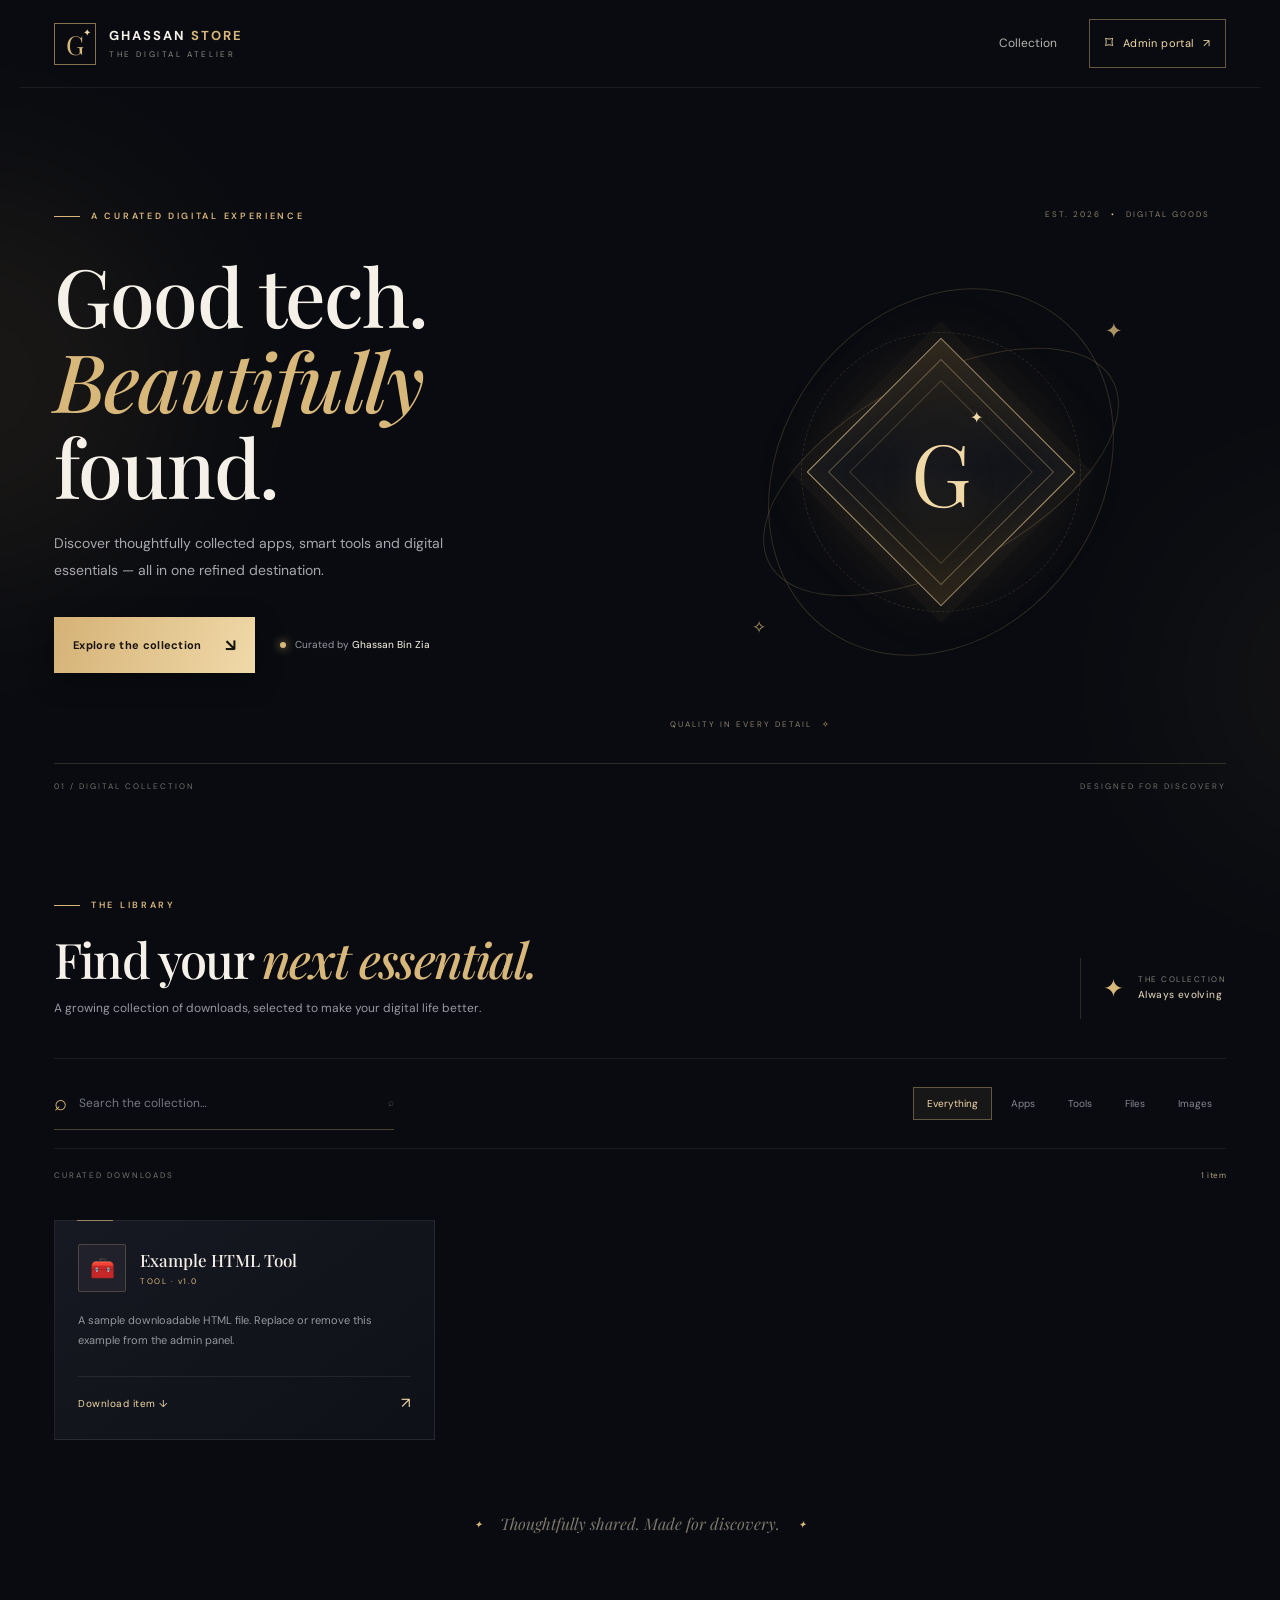
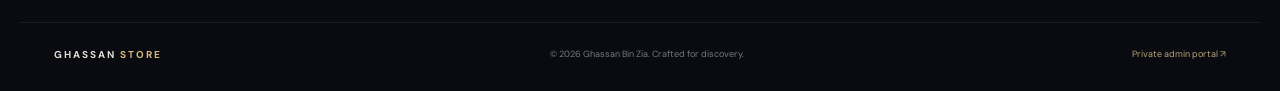
==== commit 5df330fe: "Add files via upload" ====
--- a/index.html
+++ b/index.html
@@ -2,37 +2,17 @@
 <html lang="en">
 <head>
 <meta charset="utf-8"><meta name="viewport" content="width=device-width,initial-scale=1">
-<meta name="description" content="Ghassan Store — discover apps, tools, files and downloads.">
-<meta name="theme-color" content="#101522">
-<title>Ghassan Store | Apps & Downloads</title>
-<link rel="icon" href="assets/favicon.svg" type="image/svg+xml">
-<link rel="stylesheet" href="style.css">
+<meta name="description" content="Ghassan Store — a curated destination for apps, digital tools and useful downloads by Ghassan Bin Zia.">
+<meta name="theme-color" content="#090b10"><title>Ghassan Store — The Digital Atelier</title>
+<link rel="icon" href="assets/favicon.svg" type="image/svg+xml"><link rel="stylesheet" href="style.css">
 </head>
 <body>
-<header class="topbar">
-  <a class="brand" href="./"><span class="brand-mark">G</span><span>Ghassan <b>Store</b><small>by Ghassan Bin Zia</small></span></a>
-  <a class="admin-link" href="admin.html">Admin</a>
-</header>
+<div class="ambient ambient-one"></div><div class="ambient ambient-two"></div>
+<header class="topbar"><a class="brand" href="./" aria-label="Ghassan Store home"><span class="brand-mark">G<span>✦</span></span><span class="brand-copy"><strong>GHASSAN <i>STORE</i></strong><small>THE DIGITAL ATELIER</small></span></a><nav><a class="nav-link" href="#collection">Collection</a><a class="admin-link" href="admin.html"><span class="lock">⌑</span> Admin portal <span>↗</span></a></nav></header>
 <main>
-<section class="hero">
-  <div class="eyebrow">YOUR DIGITAL COLLECTION</div>
-  <h1>Find your next <span>favorite.</span></h1>
-  <p>Apps, useful tools, images and files — collected in one place.</p>
-  <label class="search"><span>⌕</span><input id="search" type="search" placeholder="Search items…" autocomplete="off"></label>
-  <div class="filters" id="filters">
-    <button class="filter active" data-filter="all">All items</button>
-    <button class="filter" data-filter="app">Apps</button>
-    <button class="filter" data-filter="tool">Tools</button>
-    <button class="filter" data-filter="file">Files</button>
-    <button class="filter" data-filter="image">Images</button>
-  </div>
-</section>
-<section class="catalog-section">
-  <div class="section-head"><div><div class="eyebrow">THE COLLECTION</div><h2>Explore downloads</h2></div><span id="count" class="count">Loading…</span></div>
-  <div id="status" class="status">Loading store catalogue…</div>
-  <div id="items" class="items"></div>
-</section>
-</main>
-<footer><span>© <span id="year"></span> Ghassan Store</span><span>Made by Ghassan Bin Zia</span></footer>
-<script src="app.js"></script>
-</body></html>+<section class="hero"><div class="hero-copy"><div class="eyebrow"><span class="eyebrow-line"></span> A CURATED DIGITAL EXPERIENCE</div><h1>Good tech.<br><em>Beautifully</em> found.</h1><p class="hero-intro">Discover thoughtfully collected apps, smart tools and digital essentials — all in one refined destination.</p><div class="hero-actions"><a href="#collection" class="primary-cta">Explore the collection <span>↘</span></a><div class="signature"><span class="signature-dot"></span><span>Curated by <b>Ghassan Bin Zia</b></span></div></div></div><div class="hero-art" aria-label="Abstract luxury digital artwork"><div class="orbit orbit-a"></div><div class="orbit orbit-b"></div><div class="orbit orbit-c"></div><div class="hero-gem"><div class="gem-core">G<span>✦</span></div></div><div class="art-caption caption-top">EST. 2026 <span>•</span> DIGITAL GOODS</div><div class="art-caption caption-bottom">QUALITY IN EVERY DETAIL <span>✧</span></div><div class="art-glint glint-a">✦</div><div class="art-glint glint-b">✧</div></div><div class="hero-foot"><span>01 / DIGITAL COLLECTION</span><span>DESIGNED FOR DISCOVERY</span></div></section>
+<section class="collection" id="collection"><div class="section-top"><div><div class="eyebrow"><span class="eyebrow-line"></span> THE LIBRARY</div><h2>Find your <em>next essential.</em></h2><p class="section-desc">A growing collection of downloads, selected to make your digital life better.</p></div><div class="collection-note"><span class="note-star">✦</span><span>THE COLLECTION<br><b>Always evolving</b></span></div></div>
+<div class="toolbar"><label class="search"><span class="search-icon">⌕</span><input id="search" type="search" placeholder="Search the collection…" autocomplete="off" aria-label="Search downloads"><kbd>⌕</kbd></label><div class="filters" id="filters"><button class="filter active" data-filter="all">Everything</button><button class="filter" data-filter="app">Apps</button><button class="filter" data-filter="tool">Tools</button><button class="filter" data-filter="file">Files</button><button class="filter" data-filter="image">Images</button></div></div>
+<div class="catalog-meta"><span>CURATED DOWNLOADS</span><span id="count">Loading collection…</span></div><div id="status" class="status">Preparing your collection…</div><div id="items" class="items"></div>
+<div class="closing-note"><span>✦</span><p>Thoughtfully shared. Made for discovery.</p><span>✦</span></div></section>
+</main><footer><a class="footer-brand" href="./">GHASSAN <i>STORE</i></a><span>© <span id="year"></span> Ghassan Bin Zia. Crafted for discovery.</span><a href="admin.html">Private admin portal ↗</a></footer><script src="app.js"></script></body></html>
--- a/style.css
+++ b/style.css
@@ -1,3 +1,2 @@
-@import url('https://fonts.googleapis.com/css2?family=DM+Sans:wght@400;500;600;700&family=Space+Grotesk:wght@500;600;700&display=swap');
-:root{color-scheme:dark;--bg:#0c101a;--panel:#151c2b;--line:#283247;--text:#f2f5fb;--muted:#a1abc0;--accent:#8b7cff;--accent2:#49d9bd}
-*{box-sizing:border-box}body{margin:0;background:radial-gradient(ellipse at 70% -10%,#25244b 0,transparent 42%),var(--bg);color:var(--text);font:16px 'DM Sans',sans-serif;min-height:100vh}a{color:inherit;text-decoration:none}.topbar{height:78px;padding:0 clamp(18px,5vw,76px);display:flex;align-items:center;justify-content:space-between;border-bottom:1px solid #ffffff10}.brand{display:flex;align-items:center;gap:12px;font:700 17px 'Space Grotesk',sans-serif}.brand small{display:block;font:400 11px 'DM Sans',sans-serif;color:var(--muted);margin-top:3px}.brand-mark{display:grid;place-items:center;width:42px;height:42px;border-radius:14px;background:linear-gradient(135deg,var(--accent),#4dcece);color:#fff;font-size:23px}.admin-link,.btn{border:1px solid var(--line);border-radius:12px;padding:10px 15px;color:var(--text);background:#ffffff08;font-weight:600}.admin-link:hover,.btn:hover{border-color:var(--accent)}main{max-width:1160px;margin:auto;padding:0 24px}.hero{padding:72px 0 38px}.eyebrow{font-size:11px;letter-spacing:.18em;color:var(--accent2);font-weight:700}.hero h1{font:700 clamp(38px,7vw,66px)/1.08 'Space Grotesk',sans-serif;letter-spacing:-.045em;margin:18px 0 14px}.hero h1 span{color:var(--accent)}.hero p{color:var(--muted);max-width:540px;line-height:1.7;margin:0 0 26px}.search{display:flex;align-items:center;gap:12px;max-width:620px;border:1px solid var(--line);background:#111725;border-radius:15px;padding:0 16px;height:54px}.search span{font-size:26px;color:var(--muted)}.search input{flex:1;background:none;border:0;outline:0;color:var(--text);font:inherit;min-width:0}.filters{display:flex;gap:8px;flex-wrap:wrap;margin-top:20px}.filter{border:1px solid var(--line);background:transparent;color:var(--muted);padding:9px 14px;border-radius:999px;font:600 13px 'DM Sans',sans-serif;cursor:pointer}.filter.active,.filter:hover{background:#8b7cff20;color:#dcd7ff;border-color:#8b7cff80}.catalog-section{padding:28px 0 78px}.section-head{display:flex;justify-content:space-between;align-items:end;margin-bottom:22px}.section-head h2{font:700 29px 'Space Grotesk',sans-serif;margin:9px 0 0}.count{font-size:13px;color:var(--muted)}.items{display:grid;grid-template-columns:repeat(3,minmax(0,1fr));gap:17px}.item{border:1px solid var(--line);border-radius:20px;padding:20px;background:linear-gradient(145deg,#171f30,#111723);display:flex;flex-direction:column;min-width:0;transition:transform .18s,border-color .18s}.item:hover{transform:translateY(-3px);border-color:#6159a5}.item-top{display:flex;gap:13px;align-items:center}.item-icon{width:58px;height:58px;object-fit:cover;border-radius:16px;background:#242b3e;display:grid;place-items:center;font-size:27px;flex-shrink:0}.item-icon.fallback{display:grid;place-items:center}.item h3{font:700 17px 'Space Grotesk',sans-serif;margin:0 0 5px;overflow-wrap:anywhere}.meta{color:var(--muted);font-size:12px}.desc{color:#c2cad8;font-size:13px;line-height:1.65;white-space:pre-wrap;overflow-wrap:anywhere;flex:1;margin:17px 0 20px}.download{display:flex;justify-content:center;align-items:center;gap:8px;padding:12px 14px;border-radius:12px;background:linear-gradient(110deg,#8172ff,#6e8cff);font-weight:700;font-size:13px}.download:hover{filter:brightness(1.1)}.status{color:var(--muted);padding:20px 0}.empty{border:1px dashed var(--line);border-radius:18px;padding:32px;color:var(--muted);text-align:center;grid-column:1/-1}footer{display:flex;justify-content:space-between;gap:12px;padding:25px clamp(18px,5vw,76px);border-top:1px solid #ffffff10;color:var(--muted);font-size:12px}@media(max-width:850px){.items{grid-template-columns:repeat(2,minmax(0,1fr))}.hero{padding-top:55px}}@media(max-width:560px){main{padding:0 16px}.items{grid-template-columns:1fr}.hero{padding-top:42px}.section-head h2{font-size:25px}.item{padding:17px}footer{flex-direction:column}}
+@import url('https://fonts.googleapis.com/css2?family=DM+Sans:wght@400;500;600;700&family=Playfair+Display:ital,wght@0,500;0,600;0,700;1,500;1,600&display=swap');
+:root{--bg:#090b10;--panel:#11141b;--panel2:#151922;--gold:#d8b77b;--gold2:#f1d9a7;--text:#f5f1e8;--muted:#9a9ba4;--line:rgba(226,199,151,.17);--serif:'Playfair Display',Georgia,serif;--sans:'DM Sans',Arial,sans-serif}*{box-sizing:border-box}html{scroll-behavior:smooth;scroll-padding-top:90px}body{margin:0;background:var(--bg);color:var(--text);font-family:var(--sans);font-size:14px;line-height:1.65;overflow-x:hidden}a{color:inherit;text-decoration:none}.ambient{position:absolute;pointer-events:none;border-radius:50%;filter:blur(90px);opacity:.1}.ambient-one{width:400px;height:400px;top:180px;left:-230px;background:#b38b4e}.ambient-two{width:360px;height:360px;top:500px;right:-250px;background:#6b5b40}.topbar{height:88px;max-width:1240px;margin:auto;padding:0 34px;display:flex;align-items:center;justify-content:space-between;border-bottom:1px solid rgba(255,255,255,.07);position:relative;z-index:2}.brand{display:flex;align-items:center;gap:13px}.brand-mark{width:42px;height:42px;border:1px solid rgba(216,183,123,.6);display:grid;place-items:center;font-family:var(--serif);font-size:26px;color:var(--gold);position:relative}.brand-mark span{font:10px var(--sans);position:absolute;right:4px;top:2px;color:var(--gold2)}.brand-copy{display:flex;flex-direction:column;line-height:1.2;gap:6px}.brand-copy strong,.footer-brand{font-size:13px;letter-spacing:2px;font-weight:700}.brand-copy strong i,.footer-brand i{font-style:normal;color:var(--gold)}.brand-copy small{font-size:8px;letter-spacing:2.6px;color:#8d8b86}.topbar nav{display:flex;align-items:center;gap:32px}.nav-link{color:#b7b5b0;font-size:12px}.nav-link:hover{color:var(--gold2)}.admin-link{display:flex;align-items:center;gap:9px;border:1px solid rgba(216,183,123,.45);padding:10px 15px;color:var(--gold2);font-size:11px;letter-spacing:.4px;transition:.2s}.admin-link:hover{background:rgba(216,183,123,.1);border-color:var(--gold)}.lock{font-size:16px}.hero{max-width:1240px;margin:auto;padding:92px 34px 0;min-height:565px;display:grid;grid-template-columns:1fr .95fr;position:relative}.hero-copy{padding:29px 0 90px;z-index:1}.eyebrow{display:flex;align-items:center;gap:11px;color:var(--gold);font-size:9px;letter-spacing:2.7px;font-weight:600}.eyebrow-line{display:inline-block;width:26px;height:1px;background:var(--gold)}h1,h2{font-family:var(--serif);font-weight:500;letter-spacing:-1.8px}h1{font-size:clamp(53px,6.3vw,82px);line-height:1.06;margin:28px 0 22px}h1 em,h2 em{font-weight:500;color:var(--gold);font-style:italic}.hero-intro{max-width:435px;color:#a7a7ad;font-size:14px;line-height:1.9}.hero-actions{display:flex;align-items:center;gap:25px;margin-top:34px;flex-wrap:wrap}.primary-cta{background:linear-gradient(110deg,#d5b276,#f0d9a9);color:#17130d;padding:14px 19px;font-size:11px;font-weight:700;letter-spacing:.3px;display:inline-flex;align-items:center;gap:23px;box-shadow:0 8px 28px #0005;transition:transform .2s}.primary-cta:hover{transform:translateY(-2px)}.primary-cta span{font-size:17px}.signature{display:flex;align-items:center;gap:9px;color:#9b9ba2;font-size:10px}.signature b{color:#e5dfd2;font-weight:500}.signature-dot{width:6px;height:6px;background:var(--gold);border-radius:50%;box-shadow:0 0 10px #d8b77b}.hero-art{min-height:420px;position:relative;display:grid;place-items:center;overflow:hidden}.hero-art:before{content:'';position:absolute;width:330px;height:330px;border-radius:50%;background:radial-gradient(circle,#c09a5b14,transparent 68%)}.orbit{position:absolute;border:1px solid rgba(216,183,123,.19);border-radius:50%;transform:rotate(-28deg)}.orbit-a{width:390px;height:190px}.orbit-b{width:320px;height:390px;transform:rotate(36deg)}.orbit-c{width:280px;height:280px;border-style:dashed;border-color:rgba(216,183,123,.15)}.hero-gem{width:190px;height:190px;transform:rotate(45deg);border:1px solid rgba(230,199,143,.72);background:linear-gradient(135deg,#2a251c,#12141a 48%,#262117);box-shadow:0 0 0 12px #d8b77b08,0 0 80px #c69a4b18,inset 0 0 50px #c69a4b12;display:grid;place-items:center;position:relative}.hero-gem:before,.hero-gem:after{content:'';position:absolute;inset:14px;border:1px solid rgba(230,199,143,.35)}.hero-gem:after{inset:29px;border-color:rgba(230,199,143,.2)}.gem-core{transform:rotate(-45deg);font-family:var(--serif);font-size:86px;color:var(--gold2);text-shadow:0 0 35px #d8b77b30;position:relative}.gem-core span{font:16px var(--sans);position:absolute;top:6px;right:-12px}.art-caption{position:absolute;font-size:8px;letter-spacing:2px;color:#8b806d}.art-caption span{color:var(--gold);padding:0 6px}.caption-top{top:28px;right:16px}.caption-bottom{bottom:32px;left:15px}.art-glint{position:absolute;color:var(--gold);opacity:.8}.glint-a{font-size:21px;right:18%;top:23%}.glint-b{font-size:17px;left:17%;bottom:21%}.hero-foot{grid-column:1/-1;border-top:1px solid var(--line);display:flex;justify-content:space-between;padding:16px 0;color:#716f6a;font-size:8px;letter-spacing:2px}.collection{max-width:1240px;margin:0 auto;padding:88px 34px 48px;position:relative}.section-top{display:flex;justify-content:space-between;align-items:end;gap:25px}.section-top h2{font-size:clamp(35px,4vw,49px);line-height:1.15;margin:18px 0 12px}.section-desc{color:#9899a1;max-width:490px;margin:0;font-size:12px}.collection-note{display:flex;align-items:center;gap:13px;border-left:1px solid var(--line);padding:8px 0 8px 22px;color:#85827b;font-size:8px;letter-spacing:1.5px;line-height:1.8}.collection-note b{color:#d5c8b0;font-size:10px;font-weight:500;letter-spacing:.4px}.note-star{font-size:25px;color:var(--gold)}.toolbar{display:flex;justify-content:space-between;align-items:center;gap:20px;margin-top:39px;padding:18px 0;border-top:1px solid rgba(255,255,255,.07);border-bottom:1px solid rgba(255,255,255,.07)}.search{display:flex;align-items:center;gap:10px;max-width:340px;width:100%;border-bottom:1px solid rgba(216,183,123,.32);padding:8px 0;color:var(--gold)}.search-icon{font-size:22px}.search input{background:transparent;border:0;outline:0;color:var(--text);font:12px var(--sans);width:100%;min-width:0}.search input::placeholder{color:#777982}.search kbd{font:10px var(--sans);color:#777;opacity:.7}.filters{display:flex;gap:5px;flex-wrap:wrap}.filter{border:1px solid transparent;background:transparent;color:#85868e;font:10px var(--sans);padding:9px 13px;cursor:pointer;transition:.2s}.filter:hover{color:#e8d2a6}.filter.active{border-color:rgba(216,183,123,.4);color:var(--gold2);background:rgba(216,183,123,.07)}.catalog-meta{display:flex;justify-content:space-between;margin:20px 0 14px;color:#777770;font-size:8px;letter-spacing:2px}.catalog-meta #count{letter-spacing:.5px;color:#b7a786}.status{color:#aaa;font-size:12px;padding:12px 0}.items{display:grid;grid-template-columns:repeat(3,minmax(0,1fr));gap:15px}.item{min-width:0;background:linear-gradient(145deg,rgba(23,26,34,.97),rgba(15,17,23,.96));border:1px solid rgba(255,255,255,.075);padding:23px;position:relative;display:flex;flex-direction:column;min-height:220px;transition:transform .25s,border-color .25s,background .25s}.item:before{content:'';position:absolute;top:-1px;left:22px;width:36px;height:1px;background:var(--gold);opacity:.65}.item:hover{transform:translateY(-4px);border-color:rgba(216,183,123,.38);background:linear-gradient(145deg,#1b1d24,#11131a)}.item-top{display:flex;align-items:center;gap:14px}.item-icon{width:48px;height:48px;object-fit:cover;border:1px solid rgba(216,183,123,.25);border-radius:2px;background:#20212a;flex-shrink:0}.fallback{display:grid;place-items:center;font-size:20px;color:var(--gold)}.item h3{font:500 17px var(--serif);margin:0;color:#f2eee5;overflow-wrap:anywhere}.meta{font-size:8px;letter-spacing:1.5px;color:var(--gold);margin-top:4px}.desc{font-size:11px;color:#96979f;line-height:1.8;margin:19px 0 24px;flex:1;overflow-wrap:anywhere}.download{display:flex;align-items:center;justify-content:space-between;border-top:1px solid rgba(255,255,255,.08);padding-top:14px;color:var(--gold2);font-size:10px;letter-spacing:.5px}.download:after{content:'↗';font-size:15px}.download:hover{color:#fff}.empty{grid-column:1/-1;border:1px dashed rgba(216,183,123,.24);padding:35px;text-align:center;color:#92939b;font-size:12px}.closing-note{display:flex;align-items:center;justify-content:center;gap:18px;margin:55px 0 20px;color:#7d786e;font-family:var(--serif);font-style:italic;font-size:16px}.closing-note span{color:var(--gold);font-size:10px}footer{max-width:1240px;margin:auto;border-top:1px solid rgba(255,255,255,.08);padding:24px 34px 28px;display:flex;align-items:center;justify-content:space-between;gap:20px;color:#777982;font-size:9px}footer .footer-brand{color:#e3ded4;font-size:10px}footer>a:last-child{color:#bba578}footer>a:last-child:hover{color:var(--gold2)}@media(max-width:850px){.topbar{padding:0 22px;height:76px}.topbar nav{gap:18px}.hero{padding:58px 24px 0;grid-template-columns:1fr .75fr;min-height:500px}.hero-art{transform:scale(.85);margin:0 -35px}.hero-copy{padding-top:25px}.items{grid-template-columns:repeat(2,minmax(0,1fr))}.collection{padding:70px 24px 38px}.toolbar{align-items:flex-start;flex-direction:column}.search{max-width:none}.filters{width:100%}footer{padding-left:24px;padding-right:24px}}@media(max-width:600px){.topbar{padding:0 17px}.brand-mark{width:37px;height:37px}.brand-copy strong{font-size:11px;letter-spacing:1.5px}.brand-copy small{font-size:7px;letter-spacing:1.6px}.topbar nav{gap:12px}.nav-link{display:none}.admin-link{font-size:10px;padding:9px 10px;gap:5px}.hero{display:flex;flex-direction:column;padding:43px 20px 0;min-height:0}.hero-copy{padding:10px 0 0}.eyebrow{font-size:8px;letter-spacing:2px}h1{font-size:56px;margin:23px 0 18px}.hero-intro{font-size:13px;max-width:350px}.hero-actions{gap:17px;margin-top:25px}.primary-cta{padding:13px 14px;gap:13px}.signature{font-size:9px}.hero-art{min-height:310px;margin:-5px 0 -5px;transform:none}.orbit-a{width:310px;height:150px}.orbit-b{width:260px;height:320px}.orbit-c{width:225px;height:225px}.hero-gem{width:145px;height:145px}.gem-core{font-size:68px}.caption-top{right:5px;top:17px}.caption-bottom{left:5px;bottom:20px}.hero-foot{padding:14px 0;font-size:7px;letter-spacing:1.2px}.collection{padding:62px 20px 30px}.section-top{align-items:flex-start}.section-top h2{font-size:38px;letter-spacing:-1.1px}.section-desc{font-size:11px}.collection-note{display:none}.toolbar{margin-top:28px;padding:14px 0}.filters{gap:3px}.filter{padding:8px 10px;font-size:9px}.items{grid-template-columns:1fr;gap:11px}.item{min-height:0;padding:19px}.desc{margin:14px 0 18px}.catalog-meta{font-size:7px;letter-spacing:1.4px}.closing-note{margin:40px 0 15px;font-size:14px}footer{padding:22px 20px;flex-wrap:wrap;justify-content:space-between}footer span{order:3;width:100%}}@media(prefers-reduced-motion:reduce){*{scroll-behavior:auto!important;transition:none!important}}
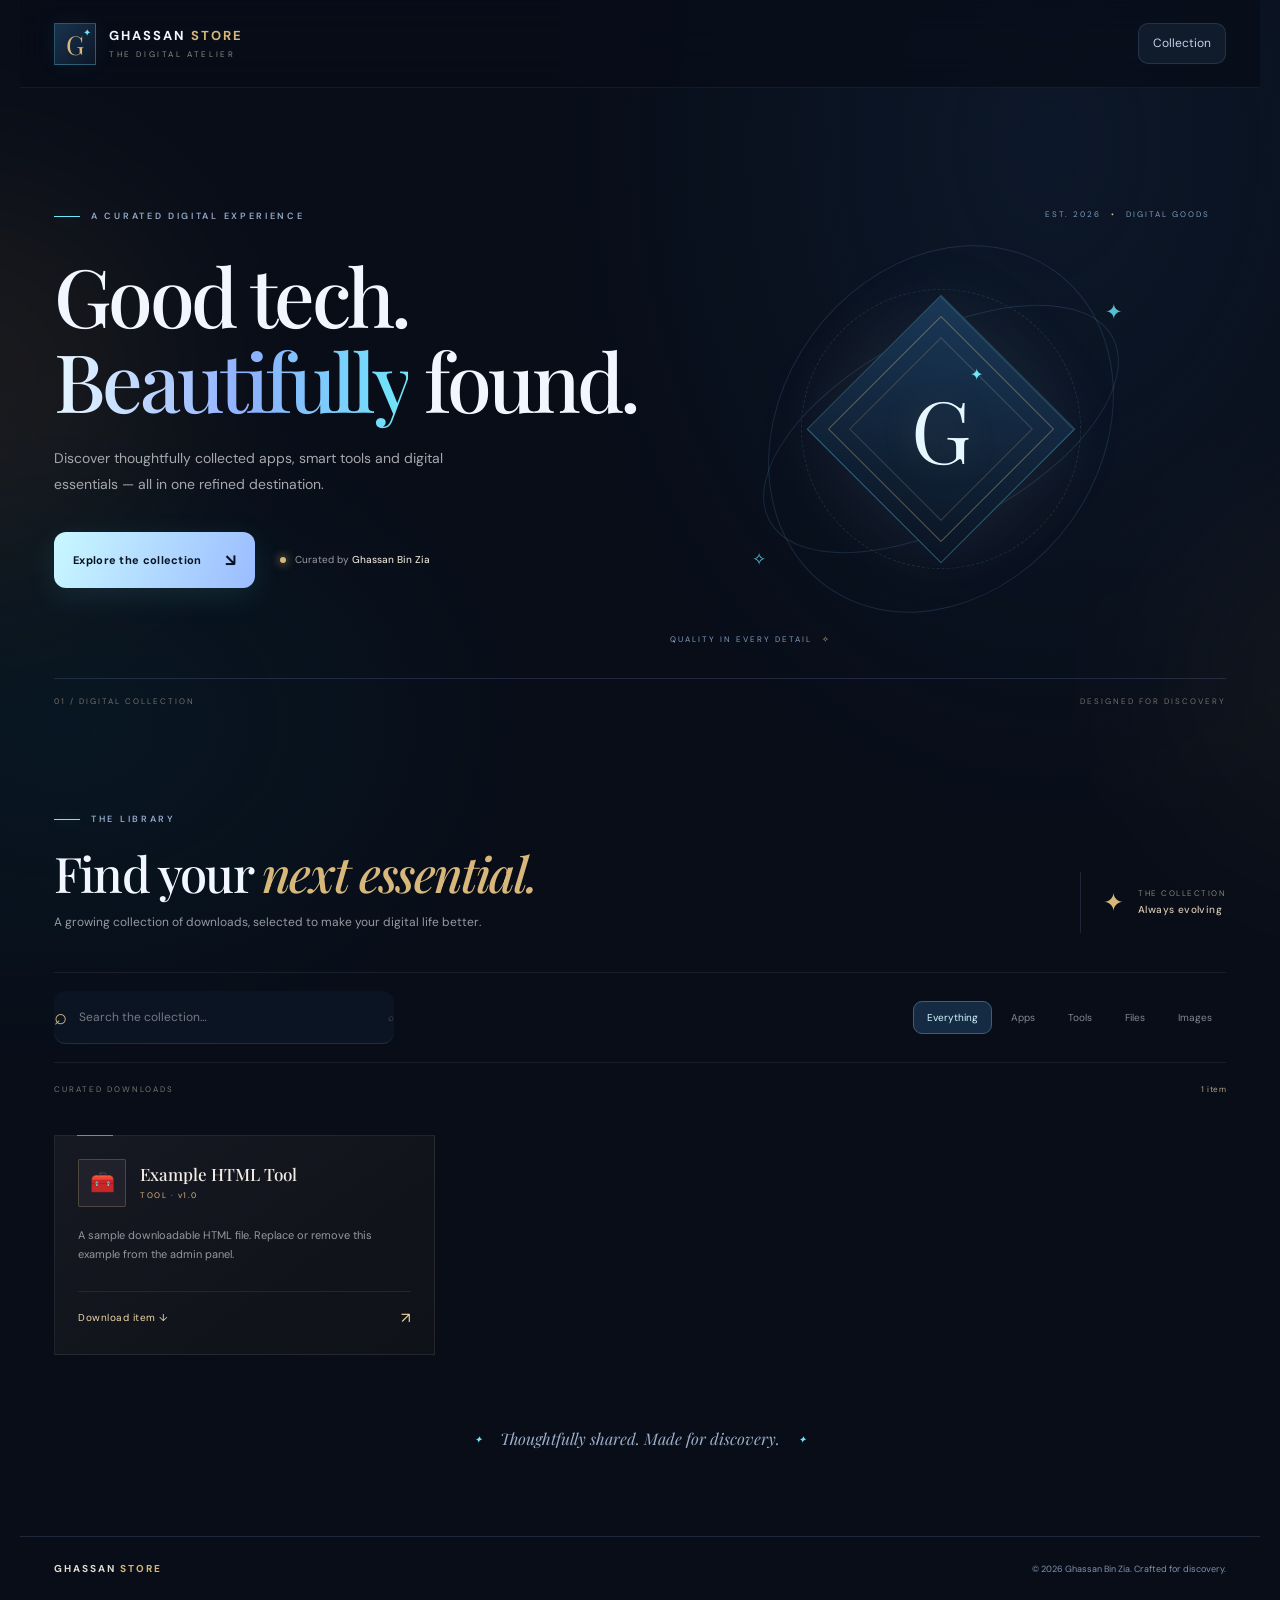
==== commit 20814d2d: "Add files via upload" ====
--- a/index.html
+++ b/index.html
@@ -8,11 +8,11 @@
 </head>
 <body>
 <div class="ambient ambient-one"></div><div class="ambient ambient-two"></div>
-<header class="topbar"><a class="brand" href="./" aria-label="Ghassan Store home"><span class="brand-mark">G<span>✦</span></span><span class="brand-copy"><strong>GHASSAN <i>STORE</i></strong><small>THE DIGITAL ATELIER</small></span></a><nav><a class="nav-link" href="#collection">Collection</a><a class="admin-link" href="admin.html"><span class="lock">⌑</span> Admin portal <span>↗</span></a></nav></header>
+<header class="topbar"><a class="brand" href="./" aria-label="Ghassan Store home"><span class="brand-mark">G<span>✦</span></span><span class="brand-copy"><strong>GHASSAN <i>STORE</i></strong><small>THE DIGITAL ATELIER</small></span></a><nav><a class="nav-link" href="#collection">Collection</a></nav></header>
 <main>
 <section class="hero"><div class="hero-copy"><div class="eyebrow"><span class="eyebrow-line"></span> A CURATED DIGITAL EXPERIENCE</div><h1>Good tech.<br><em>Beautifully</em> found.</h1><p class="hero-intro">Discover thoughtfully collected apps, smart tools and digital essentials — all in one refined destination.</p><div class="hero-actions"><a href="#collection" class="primary-cta">Explore the collection <span>↘</span></a><div class="signature"><span class="signature-dot"></span><span>Curated by <b>Ghassan Bin Zia</b></span></div></div></div><div class="hero-art" aria-label="Abstract luxury digital artwork"><div class="orbit orbit-a"></div><div class="orbit orbit-b"></div><div class="orbit orbit-c"></div><div class="hero-gem"><div class="gem-core">G<span>✦</span></div></div><div class="art-caption caption-top">EST. 2026 <span>•</span> DIGITAL GOODS</div><div class="art-caption caption-bottom">QUALITY IN EVERY DETAIL <span>✧</span></div><div class="art-glint glint-a">✦</div><div class="art-glint glint-b">✧</div></div><div class="hero-foot"><span>01 / DIGITAL COLLECTION</span><span>DESIGNED FOR DISCOVERY</span></div></section>
 <section class="collection" id="collection"><div class="section-top"><div><div class="eyebrow"><span class="eyebrow-line"></span> THE LIBRARY</div><h2>Find your <em>next essential.</em></h2><p class="section-desc">A growing collection of downloads, selected to make your digital life better.</p></div><div class="collection-note"><span class="note-star">✦</span><span>THE COLLECTION<br><b>Always evolving</b></span></div></div>
 <div class="toolbar"><label class="search"><span class="search-icon">⌕</span><input id="search" type="search" placeholder="Search the collection…" autocomplete="off" aria-label="Search downloads"><kbd>⌕</kbd></label><div class="filters" id="filters"><button class="filter active" data-filter="all">Everything</button><button class="filter" data-filter="app">Apps</button><button class="filter" data-filter="tool">Tools</button><button class="filter" data-filter="file">Files</button><button class="filter" data-filter="image">Images</button></div></div>
 <div class="catalog-meta"><span>CURATED DOWNLOADS</span><span id="count">Loading collection…</span></div><div id="status" class="status">Preparing your collection…</div><div id="items" class="items"></div>
 <div class="closing-note"><span>✦</span><p>Thoughtfully shared. Made for discovery.</p><span>✦</span></div></section>
-</main><footer><a class="footer-brand" href="./">GHASSAN <i>STORE</i></a><span>© <span id="year"></span> Ghassan Bin Zia. Crafted for discovery.</span><a href="admin.html">Private admin portal ↗</a></footer><script src="app.js"></script></body></html>
+</main><footer><a class="footer-brand" href="./">GHASSAN <i>STORE</i></a><span>© <span id="year"></span> Ghassan Bin Zia. Crafted for discovery.</span></footer><script src="app.js"></script></body></html>
--- a/style.css
+++ b/style.css
@@ -1,2 +1,19 @@
 @import url('https://fonts.googleapis.com/css2?family=DM+Sans:wght@400;500;600;700&family=Playfair+Display:ital,wght@0,500;0,600;0,700;1,500;1,600&display=swap');
 :root{--bg:#090b10;--panel:#11141b;--panel2:#151922;--gold:#d8b77b;--gold2:#f1d9a7;--text:#f5f1e8;--muted:#9a9ba4;--line:rgba(226,199,151,.17);--serif:'Playfair Display',Georgia,serif;--sans:'DM Sans',Arial,sans-serif}*{box-sizing:border-box}html{scroll-behavior:smooth;scroll-padding-top:90px}body{margin:0;background:var(--bg);color:var(--text);font-family:var(--sans);font-size:14px;line-height:1.65;overflow-x:hidden}a{color:inherit;text-decoration:none}.ambient{position:absolute;pointer-events:none;border-radius:50%;filter:blur(90px);opacity:.1}.ambient-one{width:400px;height:400px;top:180px;left:-230px;background:#b38b4e}.ambient-two{width:360px;height:360px;top:500px;right:-250px;background:#6b5b40}.topbar{height:88px;max-width:1240px;margin:auto;padding:0 34px;display:flex;align-items:center;justify-content:space-between;border-bottom:1px solid rgba(255,255,255,.07);position:relative;z-index:2}.brand{display:flex;align-items:center;gap:13px}.brand-mark{width:42px;height:42px;border:1px solid rgba(216,183,123,.6);display:grid;place-items:center;font-family:var(--serif);font-size:26px;color:var(--gold);position:relative}.brand-mark span{font:10px var(--sans);position:absolute;right:4px;top:2px;color:var(--gold2)}.brand-copy{display:flex;flex-direction:column;line-height:1.2;gap:6px}.brand-copy strong,.footer-brand{font-size:13px;letter-spacing:2px;font-weight:700}.brand-copy strong i,.footer-brand i{font-style:normal;color:var(--gold)}.brand-copy small{font-size:8px;letter-spacing:2.6px;color:#8d8b86}.topbar nav{display:flex;align-items:center;gap:32px}.nav-link{color:#b7b5b0;font-size:12px}.nav-link:hover{color:var(--gold2)}.admin-link{display:flex;align-items:center;gap:9px;border:1px solid rgba(216,183,123,.45);padding:10px 15px;color:var(--gold2);font-size:11px;letter-spacing:.4px;transition:.2s}.admin-link:hover{background:rgba(216,183,123,.1);border-color:var(--gold)}.lock{font-size:16px}.hero{max-width:1240px;margin:auto;padding:92px 34px 0;min-height:565px;display:grid;grid-template-columns:1fr .95fr;position:relative}.hero-copy{padding:29px 0 90px;z-index:1}.eyebrow{display:flex;align-items:center;gap:11px;color:var(--gold);font-size:9px;letter-spacing:2.7px;font-weight:600}.eyebrow-line{display:inline-block;width:26px;height:1px;background:var(--gold)}h1,h2{font-family:var(--serif);font-weight:500;letter-spacing:-1.8px}h1{font-size:clamp(53px,6.3vw,82px);line-height:1.06;margin:28px 0 22px}h1 em,h2 em{font-weight:500;color:var(--gold);font-style:italic}.hero-intro{max-width:435px;color:#a7a7ad;font-size:14px;line-height:1.9}.hero-actions{display:flex;align-items:center;gap:25px;margin-top:34px;flex-wrap:wrap}.primary-cta{background:linear-gradient(110deg,#d5b276,#f0d9a9);color:#17130d;padding:14px 19px;font-size:11px;font-weight:700;letter-spacing:.3px;display:inline-flex;align-items:center;gap:23px;box-shadow:0 8px 28px #0005;transition:transform .2s}.primary-cta:hover{transform:translateY(-2px)}.primary-cta span{font-size:17px}.signature{display:flex;align-items:center;gap:9px;color:#9b9ba2;font-size:10px}.signature b{color:#e5dfd2;font-weight:500}.signature-dot{width:6px;height:6px;background:var(--gold);border-radius:50%;box-shadow:0 0 10px #d8b77b}.hero-art{min-height:420px;position:relative;display:grid;place-items:center;overflow:hidden}.hero-art:before{content:'';position:absolute;width:330px;height:330px;border-radius:50%;background:radial-gradient(circle,#c09a5b14,transparent 68%)}.orbit{position:absolute;border:1px solid rgba(216,183,123,.19);border-radius:50%;transform:rotate(-28deg)}.orbit-a{width:390px;height:190px}.orbit-b{width:320px;height:390px;transform:rotate(36deg)}.orbit-c{width:280px;height:280px;border-style:dashed;border-color:rgba(216,183,123,.15)}.hero-gem{width:190px;height:190px;transform:rotate(45deg);border:1px solid rgba(230,199,143,.72);background:linear-gradient(135deg,#2a251c,#12141a 48%,#262117);box-shadow:0 0 0 12px #d8b77b08,0 0 80px #c69a4b18,inset 0 0 50px #c69a4b12;display:grid;place-items:center;position:relative}.hero-gem:before,.hero-gem:after{content:'';position:absolute;inset:14px;border:1px solid rgba(230,199,143,.35)}.hero-gem:after{inset:29px;border-color:rgba(230,199,143,.2)}.gem-core{transform:rotate(-45deg);font-family:var(--serif);font-size:86px;color:var(--gold2);text-shadow:0 0 35px #d8b77b30;position:relative}.gem-core span{font:16px var(--sans);position:absolute;top:6px;right:-12px}.art-caption{position:absolute;font-size:8px;letter-spacing:2px;color:#8b806d}.art-caption span{color:var(--gold);padding:0 6px}.caption-top{top:28px;right:16px}.caption-bottom{bottom:32px;left:15px}.art-glint{position:absolute;color:var(--gold);opacity:.8}.glint-a{font-size:21px;right:18%;top:23%}.glint-b{font-size:17px;left:17%;bottom:21%}.hero-foot{grid-column:1/-1;border-top:1px solid var(--line);display:flex;justify-content:space-between;padding:16px 0;color:#716f6a;font-size:8px;letter-spacing:2px}.collection{max-width:1240px;margin:0 auto;padding:88px 34px 48px;position:relative}.section-top{display:flex;justify-content:space-between;align-items:end;gap:25px}.section-top h2{font-size:clamp(35px,4vw,49px);line-height:1.15;margin:18px 0 12px}.section-desc{color:#9899a1;max-width:490px;margin:0;font-size:12px}.collection-note{display:flex;align-items:center;gap:13px;border-left:1px solid var(--line);padding:8px 0 8px 22px;color:#85827b;font-size:8px;letter-spacing:1.5px;line-height:1.8}.collection-note b{color:#d5c8b0;font-size:10px;font-weight:500;letter-spacing:.4px}.note-star{font-size:25px;color:var(--gold)}.toolbar{display:flex;justify-content:space-between;align-items:center;gap:20px;margin-top:39px;padding:18px 0;border-top:1px solid rgba(255,255,255,.07);border-bottom:1px solid rgba(255,255,255,.07)}.search{display:flex;align-items:center;gap:10px;max-width:340px;width:100%;border-bottom:1px solid rgba(216,183,123,.32);padding:8px 0;color:var(--gold)}.search-icon{font-size:22px}.search input{background:transparent;border:0;outline:0;color:var(--text);font:12px var(--sans);width:100%;min-width:0}.search input::placeholder{color:#777982}.search kbd{font:10px var(--sans);color:#777;opacity:.7}.filters{display:flex;gap:5px;flex-wrap:wrap}.filter{border:1px solid transparent;background:transparent;color:#85868e;font:10px var(--sans);padding:9px 13px;cursor:pointer;transition:.2s}.filter:hover{color:#e8d2a6}.filter.active{border-color:rgba(216,183,123,.4);color:var(--gold2);background:rgba(216,183,123,.07)}.catalog-meta{display:flex;justify-content:space-between;margin:20px 0 14px;color:#777770;font-size:8px;letter-spacing:2px}.catalog-meta #count{letter-spacing:.5px;color:#b7a786}.status{color:#aaa;font-size:12px;padding:12px 0}.items{display:grid;grid-template-columns:repeat(3,minmax(0,1fr));gap:15px}.item{min-width:0;background:linear-gradient(145deg,rgba(23,26,34,.97),rgba(15,17,23,.96));border:1px solid rgba(255,255,255,.075);padding:23px;position:relative;display:flex;flex-direction:column;min-height:220px;transition:transform .25s,border-color .25s,background .25s}.item:before{content:'';position:absolute;top:-1px;left:22px;width:36px;height:1px;background:var(--gold);opacity:.65}.item:hover{transform:translateY(-4px);border-color:rgba(216,183,123,.38);background:linear-gradient(145deg,#1b1d24,#11131a)}.item-top{display:flex;align-items:center;gap:14px}.item-icon{width:48px;height:48px;object-fit:cover;border:1px solid rgba(216,183,123,.25);border-radius:2px;background:#20212a;flex-shrink:0}.fallback{display:grid;place-items:center;font-size:20px;color:var(--gold)}.item h3{font:500 17px var(--serif);margin:0;color:#f2eee5;overflow-wrap:anywhere}.meta{font-size:8px;letter-spacing:1.5px;color:var(--gold);margin-top:4px}.desc{font-size:11px;color:#96979f;line-height:1.8;margin:19px 0 24px;flex:1;overflow-wrap:anywhere}.download{display:flex;align-items:center;justify-content:space-between;border-top:1px solid rgba(255,255,255,.08);padding-top:14px;color:var(--gold2);font-size:10px;letter-spacing:.5px}.download:after{content:'↗';font-size:15px}.download:hover{color:#fff}.empty{grid-column:1/-1;border:1px dashed rgba(216,183,123,.24);padding:35px;text-align:center;color:#92939b;font-size:12px}.closing-note{display:flex;align-items:center;justify-content:center;gap:18px;margin:55px 0 20px;color:#7d786e;font-family:var(--serif);font-style:italic;font-size:16px}.closing-note span{color:var(--gold);font-size:10px}footer{max-width:1240px;margin:auto;border-top:1px solid rgba(255,255,255,.08);padding:24px 34px 28px;display:flex;align-items:center;justify-content:space-between;gap:20px;color:#777982;font-size:9px}footer .footer-brand{color:#e3ded4;font-size:10px}footer>a:last-child{color:#bba578}footer>a:last-child:hover{color:var(--gold2)}@media(max-width:850px){.topbar{padding:0 22px;height:76px}.topbar nav{gap:18px}.hero{padding:58px 24px 0;grid-template-columns:1fr .75fr;min-height:500px}.hero-art{transform:scale(.85);margin:0 -35px}.hero-copy{padding-top:25px}.items{grid-template-columns:repeat(2,minmax(0,1fr))}.collection{padding:70px 24px 38px}.toolbar{align-items:flex-start;flex-direction:column}.search{max-width:none}.filters{width:100%}footer{padding-left:24px;padding-right:24px}}@media(max-width:600px){.topbar{padding:0 17px}.brand-mark{width:37px;height:37px}.brand-copy strong{font-size:11px;letter-spacing:1.5px}.brand-copy small{font-size:7px;letter-spacing:1.6px}.topbar nav{gap:12px}.nav-link{display:none}.admin-link{font-size:10px;padding:9px 10px;gap:5px}.hero{display:flex;flex-direction:column;padding:43px 20px 0;min-height:0}.hero-copy{padding:10px 0 0}.eyebrow{font-size:8px;letter-spacing:2px}h1{font-size:56px;margin:23px 0 18px}.hero-intro{font-size:13px;max-width:350px}.hero-actions{gap:17px;margin-top:25px}.primary-cta{padding:13px 14px;gap:13px}.signature{font-size:9px}.hero-art{min-height:310px;margin:-5px 0 -5px;transform:none}.orbit-a{width:310px;height:150px}.orbit-b{width:260px;height:320px}.orbit-c{width:225px;height:225px}.hero-gem{width:145px;height:145px}.gem-core{font-size:68px}.caption-top{right:5px;top:17px}.caption-bottom{left:5px;bottom:20px}.hero-foot{padding:14px 0;font-size:7px;letter-spacing:1.2px}.collection{padding:62px 20px 30px}.section-top{align-items:flex-start}.section-top h2{font-size:38px;letter-spacing:-1.1px}.section-desc{font-size:11px}.collection-note{display:none}.toolbar{margin-top:28px;padding:14px 0}.filters{gap:3px}.filter{padding:8px 10px;font-size:9px}.items{grid-template-columns:1fr;gap:11px}.item{min-height:0;padding:19px}.desc{margin:14px 0 18px}.catalog-meta{font-size:7px;letter-spacing:1.4px}.closing-note{margin:40px 0 15px;font-size:14px}footer{padding:22px 20px;flex-wrap:wrap;justify-content:space-between}footer span{order:3;width:100%}}@media(prefers-reduced-motion:reduce){*{scroll-behavior:auto!important;transition:none!important}}
+
+
+/* MODERN TECHNOLOGY DESIGN OVERRIDES */
+:root{--bg:#080d18;--panel:#0d1727;--panel-2:#111e32;--text:#f2f7ff;--muted:#91a2bd;--line:rgba(139,174,222,.17);--accent:#6ee7f9;--accent2:#8ba9ff}
+body{background:radial-gradient(ellipse at 82% 9%,#142d4b55,transparent 34%),radial-gradient(ellipse at 5% 45%,#073c4a35,transparent 28%),#080d18;color:var(--text)}
+.topbar{border-color:#a9c9ff12;background:#080d18b8;backdrop-filter:blur(18px)}
+.brand-mark{background:linear-gradient(135deg,#18334f,#0d1727);border-color:#6ee7f944;box-shadow:0 0 22px #6ee7f910}
+.brand-mark span{color:var(--accent)}
+.nav-link,.admin-link{border-radius:10px;border:1px solid var(--line);background:#101b2b;color:#c4d3e9;padding:10px 14px}
+.hero h1{letter-spacing:-.045em}.hero h1 em{font-style:normal;background:linear-gradient(90deg,#e8f8ff,#8dafff 54%,#6ee7f9);background-clip:text;color:transparent}
+.eyebrow{color:#92a9c8}.eyebrow-line{background:var(--accent);box-shadow:0 0 14px #6ee7f955}
+.primary-cta{background:linear-gradient(110deg,#c9f8ff,#9bbcff);color:#071321;border-radius:12px;box-shadow:0 8px 30px #6ee7f91c}.hero-gem{background:linear-gradient(145deg,#1a3857,#0a1423);border-color:#6ee7f944;box-shadow:0 0 80px #5a9bff16,inset 0 1px #ffffff20}.gem-core{color:#e7f7ff}.gem-core span{color:var(--accent)}
+.orbit{border-color:#80c7ff24}.art-caption{color:#819bbd}.art-glint{color:var(--accent)}
+.collection{border-top-color:var(--line)}.search{background:#0b1422;border-color:var(--line);border-radius:12px}.search input{color:var(--text)}.filter{border-radius:9px}.filter.active{background:#152b43;border-color:#37607a;color:#d7fbff}
+.item-card,.download-card,.app-card,.card{background:linear-gradient(145deg,#101d30,#0b1321);border-color:var(--line);border-radius:17px;box-shadow:inset 0 1px #ffffff05;transition:transform .2s,border-color .2s}.item-card:hover,.download-card:hover,.app-card:hover,.card:hover{transform:translateY(-4px);border-color:#6ee7f955}
+.status{color:#91a2bd}.closing-note{color:#9db0ca}.closing-note span{color:var(--accent)}footer{border-top-color:var(--line);color:#8193ad}footer a:hover{color:var(--accent)}
+@media(max-width:600px){.hero h1{letter-spacing:-.04em}.primary-cta{box-shadow:none}.topbar{gap:10px}}
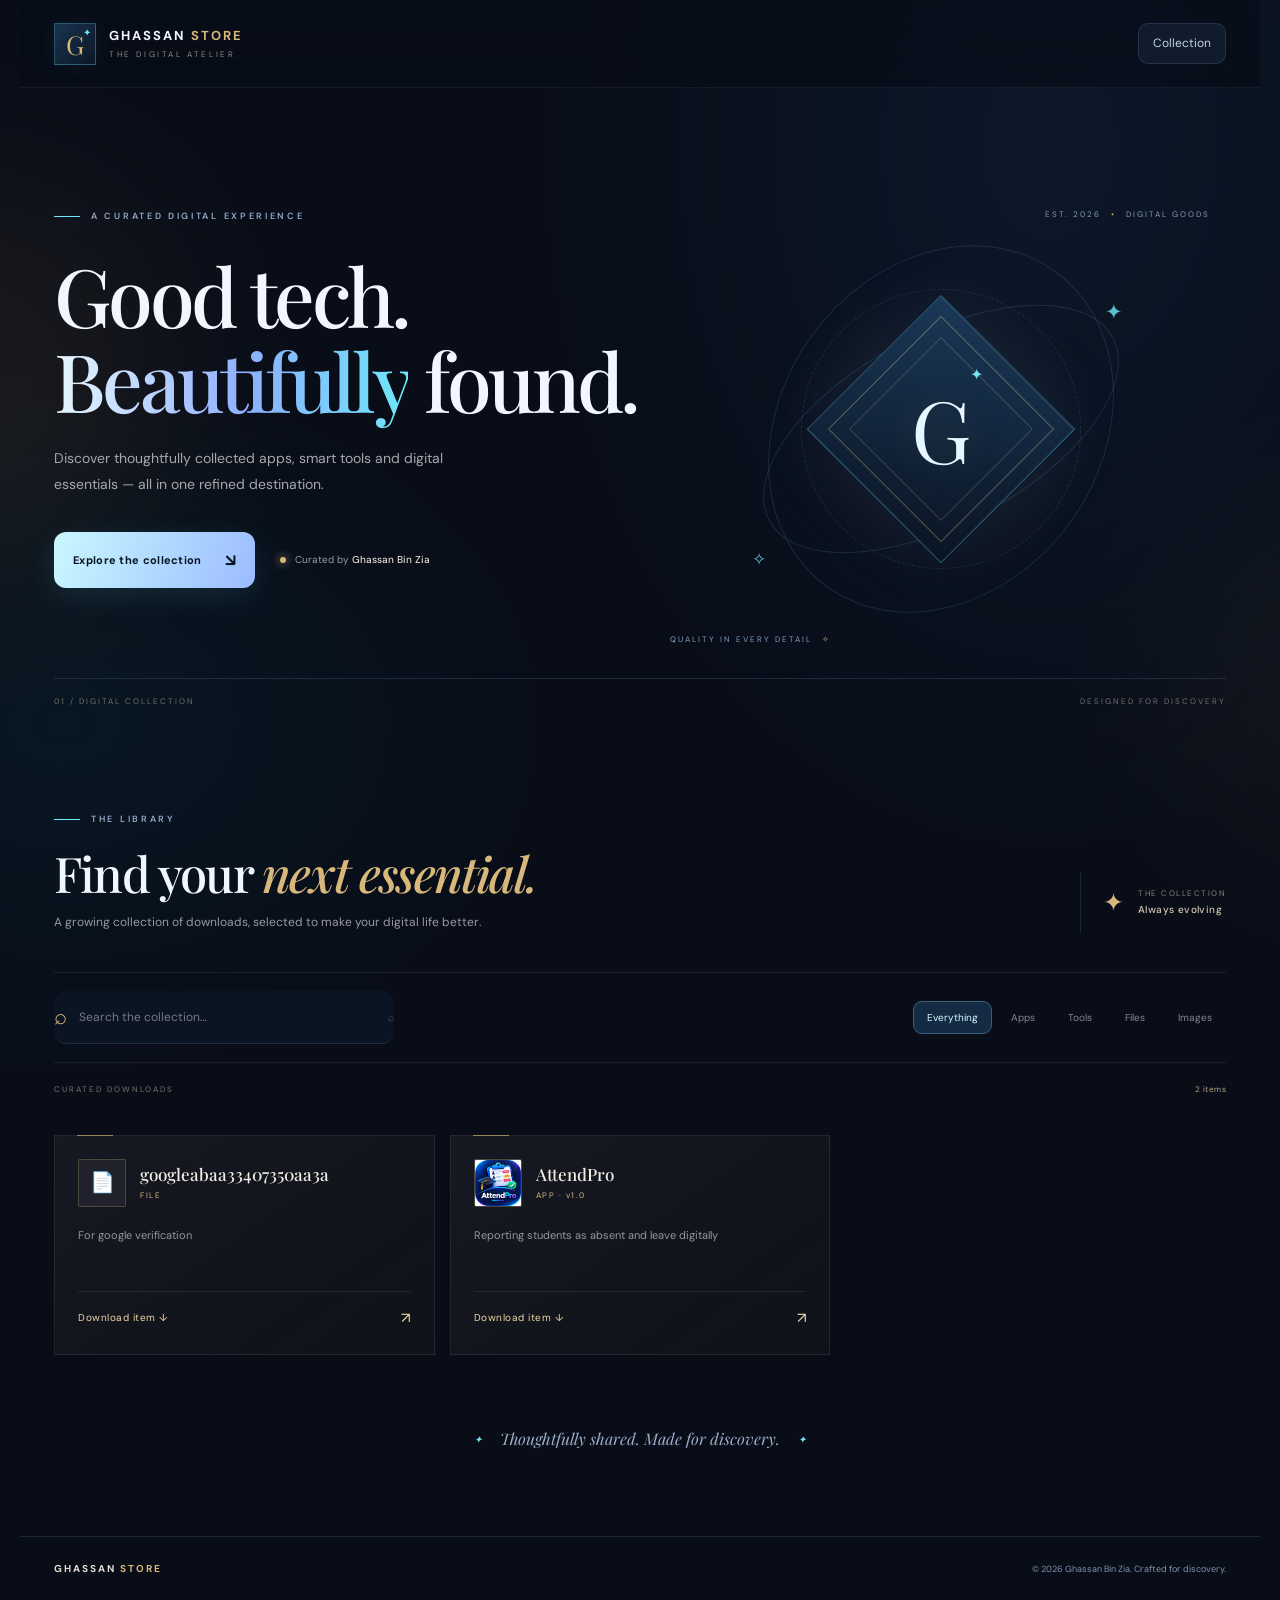
==== commit 829b8be4: "Update index.html" ====
--- a/index.html
+++ b/index.html
@@ -1,6 +1,7 @@
 <!doctype html>
 <html lang="en">
 <head>
+  <meta name="google-site-verification" content="bqCP-nFPUJtGa98jgjKxaJu2LX_QtQvctvf6xnU4JSE" />
 <meta charset="utf-8"><meta name="viewport" content="width=device-width,initial-scale=1">
 <meta name="description" content="Ghassan Store — a curated destination for apps, digital tools and useful downloads by Ghassan Bin Zia.">
 <meta name="theme-color" content="#090b10"><title>Ghassan Store — The Digital Atelier</title>
